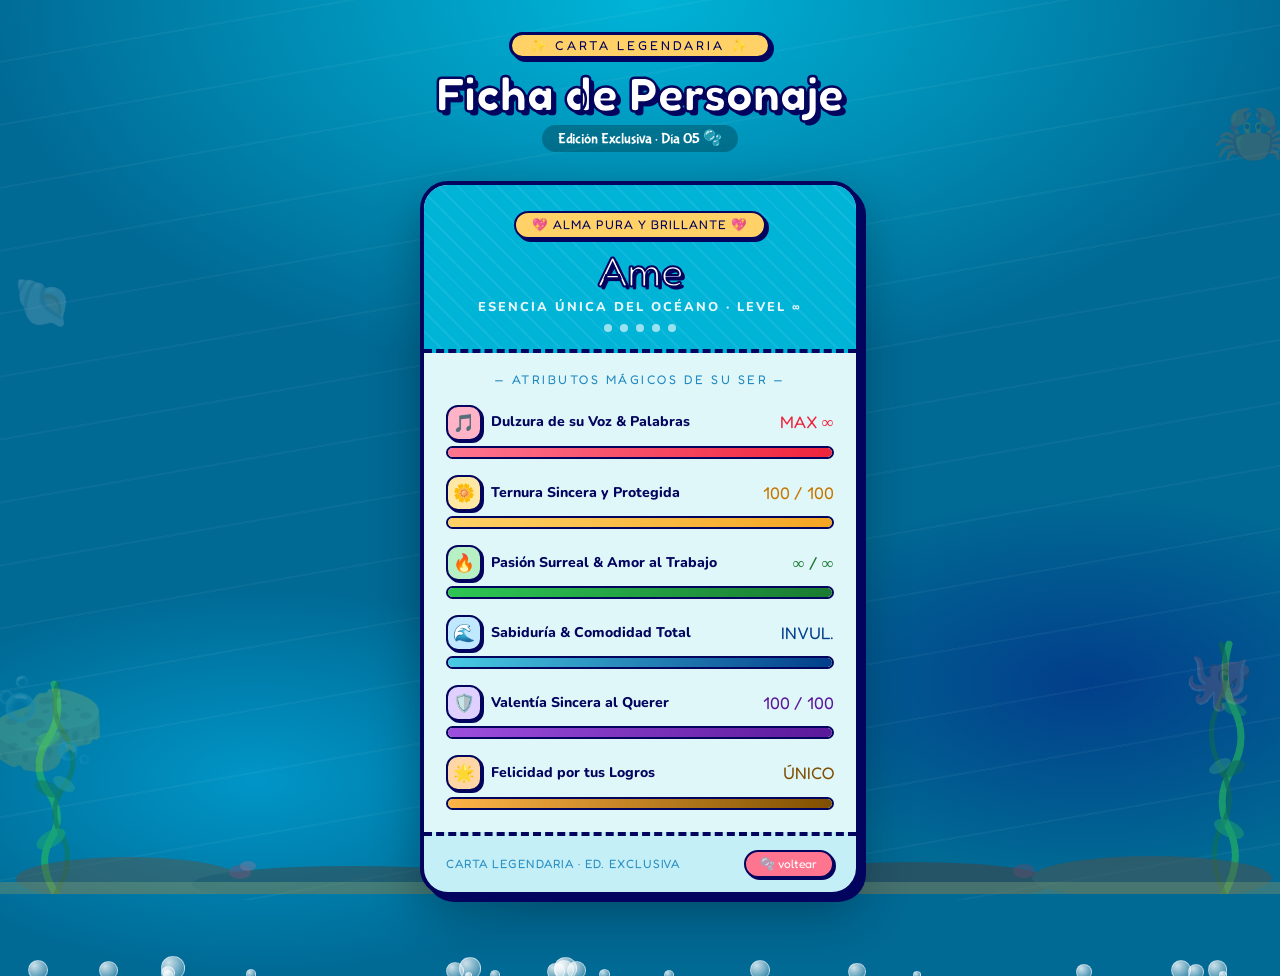
==== card/index.html @ b9ae7b82 "Update index.html" ====
<!DOCTYPE html>
<html lang="es">
<head>
<meta charset="UTF-8"/>
<meta name="viewport" content="width=device-width, initial-scale=1.0"/>
<title>✨ Bikini Bottom Stats · Ame ✨</title>
<link href="https://fonts.googleapis.com/css2?family=Fredoka+One&family=Nunito:wght@400;600;700;800;900&family=Bubblegum+Sans&display=swap" rel="stylesheet"/>
<style>
:root {
  --ocean:    #00b4d8;
  --ocean-d:  #0077b6;
  --ocean-dk: #023e8a;
  --sand:     #ffd166;
  --sand-d:   #f4a522;
  --coral:    #ef233c;
  --coral-l:  #ff758f;
  --kelp:     #2dc653;
  --kelp-d:   #1a7a31;
  --bubble:   rgba(255,255,255,0.55);
  --foam:     #e0f7fa;
  --night:    #03045e;
  --gary:     #9d4edd;
}

*,*::before,*::after{box-sizing:border-box;margin:0;padding:0}

body {
  min-height:100vh;
  background: #006994;
  background-image:
    radial-gradient(ellipse 80% 60% at 50% 0%,   #00b4d8 0%,  transparent 65%),
    radial-gradient(ellipse 60% 40% at 20% 80%,  #0096c7 0%,  transparent 50%),
    radial-gradient(ellipse 50% 35% at 85% 70%,  #023e8a 0%,  transparent 55%);
  display:flex;
  flex-direction:column;
  align-items:center;
  padding:2rem 1rem 5rem;
  font-family:'Nunito',sans-serif;
  overflow-x:hidden;
  position:relative;
}

/* ── FONDO OCÉANO con rayas de luz ─────────────────────── */
body::before {
  content:'';
  position:fixed;
  inset:0;
  background: repeating-linear-gradient(
    170deg,
    transparent 0px,
    transparent 60px,
    rgba(255,255,255,0.04) 60px,
    rgba(255,255,255,0.04) 62px
  );
  pointer-events:none;
  z-index:0;
}

/* ── BURBUJAS DE FONDO ─────────────────────────────────── */
#bubbles{position:fixed;inset:0;pointer-events:none;z-index:0}
.bub{
  position:absolute;
  border-radius:50%;
  background:radial-gradient(circle at 30% 25%, rgba(255,255,255,0.8), rgba(255,255,255,0.1));
  border:1.5px solid rgba(255,255,255,0.5);
  bottom:-80px;
  animation:rise var(--d) ease-in infinite;
  animation-delay:var(--delay);
}
@keyframes rise{
  0%  {transform:translateY(0)   translateX(0)      scale(0.8);opacity:0}
  8%  {opacity:.7}
  90% {opacity:.3}
  100%{transform:translateY(-110vh) translateX(var(--tx)) scale(1.1);opacity:0}
}

/* ── PLANTAS / ALGAS decorativas ───────────────────────── */
.seaweed{
  position:fixed;bottom:0;pointer-events:none;z-index:0;opacity:.55;
}
.seaweed svg path{animation:sway 4s ease-in-out infinite alternate}
.seaweed-r{right:2%;animation-delay:-2s}
.seaweed-l{left:2%}
@keyframes sway{
  0%  {transform:skewX(-6deg) scaleY(1)}
  100%{transform:skewX(8deg)  scaleY(1.05)}
}

/* ── PIEDRAS DEL FONDO ─────────────────────────────────── */
.rocks{position:fixed;bottom:0;left:0;right:0;pointer-events:none;z-index:0;opacity:.45}

/* ── HEADER ─────────────────────────────────────────────── */
.hdr{text-align:center;position:relative;z-index:2;margin-bottom:1.8rem;animation:splashIn .9s cubic-bezier(.34,1.56,.64,1) both}
@keyframes splashIn{
  0%  {opacity:0;transform:scale(.7) translateY(-20px)}
  100%{opacity:1;transform:scale(1)  translateY(0)}
}
.hdr-label{
  display:inline-block;
  font-family:'Fredoka One',cursive;
  font-size:.8rem;letter-spacing:3px;
  color:var(--night);
  background:var(--sand);
  border:3px solid var(--night);
  border-radius:999px;
  padding:.2rem 1.1rem;
  margin-bottom:.6rem;
  box-shadow:3px 3px 0 var(--night);
}
.hdr-title{
  font-family:'Fredoka One',cursive;
  font-size:clamp(2rem,6vw,3rem);
  color:#fff;
  -webkit-text-stroke:2.5px var(--night);
  text-shadow:4px 4px 0 var(--night);
  line-height:1;
}
.hdr-sub{
  font-family:'Bubblegum Sans',cursive;
  font-size:.95rem;
  color:#fff;
  margin-top:.5rem;
  background:rgba(0,0,0,.25);
  display:inline-block;
  padding:.25rem 1rem;
  border-radius:20px;
}

/* ── ESCENA FLIP ─────────────────────────────────────────── */
.scene{
  width:min(440px,96vw);
  perspective:1400px;
  position:relative;z-index:2;
  animation:splashIn .9s .2s cubic-bezier(.34,1.56,.64,1) both;
}
.flip{
  width:100%;position:relative;
  transform-style:preserve-3d;
  transition:transform 1s cubic-bezier(.4,.2,.2,1);
  cursor:pointer;
}
.flip.flipped{transform:rotateY(180deg)}
.face{
  backface-visibility:hidden;
  -webkit-backface-visibility:hidden;
  border-radius:28px;
  border:4px solid var(--night);
  box-shadow:6px 6px 0 var(--night),0 16px 50px rgba(0,0,0,.3);
  overflow:hidden;
}
.face-front{background:#e0f7fa}
.face-back{
  position:absolute;inset:0;
  transform:rotateY(180deg);
  background:#fff9e6;
  display:flex;flex-direction:column;align-items:center;
  justify-content:center;text-align:center;
  padding:2rem 1.8rem;
}

/* ── CABECERA CARD ───────────────────────────────────────── */
.ch{
  background:var(--ocean);
  padding:1.6rem 1.6rem 1.1rem;
  text-align:center;
  border-bottom:4px dashed var(--night);
  position:relative;
  overflow:hidden;
}
.ch::before{
  content:'';
  position:absolute;inset:0;
  background: repeating-linear-gradient(
    45deg, transparent 0,transparent 12px,
    rgba(255,255,255,.07) 12px,rgba(255,255,255,.07) 14px
  );
}
.ch-badge{
  display:inline-flex;align-items:center;gap:.4rem;
  background:var(--sand);
  color:var(--night);
  font-family:'Fredoka One',cursive;
  font-size:.78rem;letter-spacing:1px;
  padding:.3rem 1rem;border-radius:999px;
  border:2.5px solid var(--night);
  box-shadow:3px 3px 0 var(--night);
  margin-bottom:.7rem;position:relative;
}
.ch-name{
  font-family:'Fredoka One',cursive;
  font-size:2.6rem;color:#fff;
  -webkit-text-stroke:2px var(--night);
  text-shadow:3px 3px 0 var(--night);
  position:relative;line-height:1;
}
.ch-title{
  font-size:.8rem;color:#fff;
  font-weight:800;letter-spacing:2px;
  text-transform:uppercase;margin-top:.35rem;
  position:relative;opacity:.9;
}
.ch-divs{display:flex;gap:.5rem;justify-content:center;margin-top:.5rem;position:relative}
.ch-div{width:8px;height:8px;border-radius:50%;background:#fff;opacity:.6}

/* ── SECCIÓN STATS ───────────────────────────────────────── */
.ss{padding:1.2rem 1.4rem 1.4rem}
.ss-label{
  text-align:center;
  font-family:'Fredoka One',cursive;
  font-size:.78rem;letter-spacing:2.5px;
  color:var(--ocean-d);text-transform:uppercase;
  margin-bottom:1.1rem;opacity:.85;
}

/* ── FILA STAT ───────────────────────────────────────────── */
.sr{position:relative;margin-bottom:1rem}
.sr:last-child{margin-bottom:0}
.sr-top{display:flex;align-items:center;gap:.55rem;margin-bottom:.32rem}
.sr-icon{
  width:36px;height:36px;border-radius:12px;
  display:flex;align-items:center;justify-content:center;
  font-size:1.1rem;flex-shrink:0;
  border:2.5px solid var(--night);
  box-shadow:2px 2px 0 var(--night);
  transition:transform .2s ease;
  overflow: hidden;
  background: white;
}
.sr-icon img {
  width: 80%;
  height: 80%;
  object-fit: contain;
}
.sr:hover .sr-icon{transform:scale(1.2) rotate(-8deg)}
.sr-name{font-weight:800;font-size:.88rem;color:var(--night);flex:1;line-height:1.2}
.sr-val{
  font-family:'Fredoka One',cursive;font-size:1.05rem;
  white-space:nowrap;
}

/* Barra */
.bar-track{
  height:13px;border-radius:999px;
  background:rgba(0,0,0,.1);
  border:2px solid var(--night);overflow:hidden;
}
.bar-fill{
  height:100%;border-radius:999px;
  width:0;transition:width 1.5s cubic-bezier(.4,0,.2,1);
}

/* Colores por stat */
.s0 .sr-icon{background:#ffb3c6}
.s0 .sr-val {color:var(--coral)}
.s0 .bar-fill{background:linear-gradient(90deg,#ff758f,#ef233c)}

.s1 .sr-icon{background:#ffe8a3}
.s1 .sr-val {color:#c77700}
.s1 .bar-fill{background:linear-gradient(90deg,#ffd166,#f4a522)}

.s2 .sr-icon{background:#b7f0c5}
.s2 .sr-val {color:var(--kelp-d)}
.s2 .bar-fill{background:linear-gradient(90deg,#2dc653,#1a7a31)}

.s3 .sr-icon{background:#c0e8ff}
.s3 .sr-val {color:var(--ocean-dk)}
.s3 .bar-fill{background:linear-gradient(90deg,#48cae4,#023e8a)}

.s4 .sr-icon{background:#e0d0ff}
.s4 .sr-val {color:#5a189a}
.s4 .bar-fill{background:linear-gradient(90deg,#9d4edd,#5a189a)}

.s5 .sr-icon{background:#ffd6a5}
.s5 .sr-val {color:#7f4f00}
.s5 .bar-fill{background:linear-gradient(90deg,#ffb347,#7f4f00)}

/* Tooltip ────────────────────────────────────────────────── */
.tip{
  position:absolute;bottom:calc(100% + 12px);left:50%;
  transform:translateX(-50%) translateY(8px);
  background:#fff;color:var(--night);
  border-radius:16px;padding:.75rem 1rem;
  font-size:.8rem;line-height:1.55;
  width:270px;max-width:88vw;
  pointer-events:none;opacity:0;
  transition:opacity .22s,transform .22s;
  z-index:20;
  border:3px solid var(--night);
  box-shadow:4px 4px 0 var(--night);
}
.tip::after{
  content:'';position:absolute;top:100%;left:50%;
  transform:translateX(-50%);
  border:8px solid transparent;
  border-top-color:#fff;
}
.tip::before{
  content:'';position:absolute;top:100%;left:50%;
  transform:translateX(-50%);
  border:11px solid transparent;
  border-top-color:var(--night);z-index:-1;
}
.tip strong{
  display:block;font-family:'Fredoka One',cursive;
  font-size:.82rem;color:var(--coral);margin-bottom:.25rem;
}
.sr:hover .tip{opacity:1;transform:translateX(-50%) translateY(0)}

/* ── PIE DE CARD ─────────────────────────────────────────── */
.cf{
  padding:.85rem 1.4rem;
  border-top:4px dashed var(--night);
  background:rgba(0,180,216,.12);
  display:flex;align-items:center;justify-content:space-between;
}
.cf-tag{
  font-family:'Fredoka One',cursive;font-size:0.75rem;
  letter-spacing:1px;color:var(--ocean-d);opacity:.8;
}
.flip-hint{
  display:inline-flex;align-items:center;gap:.3rem;
  background:var(--coral-l);color:#fff;
  font-family:'Fredoka One',cursive;font-size:.75rem;
  padding:.3rem .9rem;border-radius:999px;
  border:2.5px solid var(--night);
  box-shadow:2px 2px 0 var(--night);
  animation:pulse 2s ease-in-out infinite;
}
@keyframes pulse{
  0%,100%{transform:scale(1)}
  50%    {transform:scale(1.06)}
}

/* ── REVERSO ─────────────────────────────────────────────── */
.back-shell{font-size:3.5rem;animation:float 3s ease-in-out infinite;margin-bottom:.5rem;display:flex;justify-content:center;align-items:center;}
.back-shell img { width:70px; height:70px; object-fit:contain; }
@keyframes float{0%,100%{transform:translateY(0)}50%{transform:translateY(-10px)}}
.back-day{
  font-family:'Fredoka One',cursive;font-size:.85rem;
  letter-spacing:2.5px;color:var(--coral);text-transform:uppercase;margin-bottom:.4rem;
}
.back-title{
  font-family:'Fredoka One',cursive;font-size:1.6rem;
  color:var(--ocean-dk);line-height:1.3;margin-bottom:1rem;
  text-shadow:1px 1px 0 #fff;
}
.back-msg{
  font-size:.88rem;color:#1a1a2e;line-height:1.75;
  max-width:340px;text-align:justify;margin-bottom:1.3rem;
}
.back-msg em{color:var(--coral);font-style:normal;font-weight:800}
.back-sig{font-family:'Fredoka One',cursive;font-size:1rem;color:var(--ocean-d)}
.back-hearts{margin-top:.4rem;font-size:1.4rem;letter-spacing:4px;animation:hb 1.8s ease-in-out infinite}
@keyframes hb{0%,100%{transform:scale(1)}30%{transform:scale(1.12)}60%{transform:scale(.96)}}
.back-return{margin-top:1rem;font-size:.72rem;color:var(--ocean-d);opacity:.65;font-weight:700}

/* BURBUJAS POP en click ─────────────────────────────────── */
.bpop{
  position:fixed;pointer-events:none;
  width:12px;height:12px;border-radius:50%;
  background:rgba(255,255,255,.6);
  border:1.5px solid rgba(255,255,255,.9);
  animation:bscatter .9s ease forwards;z-index:999;
}
@keyframes bscatter{
  0%   {opacity:1;transform:translate(0,0) scale(.4)}
  100%{opacity:0;transform:translate(var(--dx),var(--dy)) scale(1.6)}
}

/* Bob esponja decol ──────────────────────────────────────── */
.deco-sponge{
  position:fixed;pointer-events:none;z-index:1;
  opacity:.18;font-size:6rem;
  animation:wobble 8s ease-in-out infinite alternate;
  display:flex;align-items:center;justify-content:center;
}
.deco-sponge img { width:120px; height:120px; object-fit:contain; }
@keyframes wobble{
  0%   {transform:rotate(-8deg) scale(1)}
  100%{transform:rotate(6deg)  scale(1.05)}
}
</style>
</head>
<body>

<div class="deco-sponge" style="bottom:12%;left:-1%">🧽</div>
<div class="deco-sponge" style="top:10%;right:-1%;animation-delay:-4s;font-size:4rem">🦀</div>
<div class="deco-sponge" style="bottom:20%;right:2%;animation-delay:-2s;font-size:3.5rem">🐙</div>
<div class="deco-sponge" style="top:30%;left:1%;font-size:3rem;animation-delay:-6s">🐚</div>

<div id="bubbles"></div>

<div class="seaweed seaweed-l">
  <svg width="60" height="220" viewBox="0 0 60 220" fill="none" xmlns="http://www.w3.org/2000/svg">
    <path d="M30,220 Q10,190 25,165 Q40,140 20,115 Q5,90 22,65 Q38,40 28,10" stroke="#2dc653" stroke-width="7" stroke-linecap="round" fill="none"/>
    <path d="M30,220 Q50,185 35,160 Q20,135 40,110 Q55,85 38,60 Q22,35 32,10" stroke="#1a7a31" stroke-width="5" stroke-linecap="round" fill="none" opacity=".7"/>
    <ellipse cx="25" cy="165" rx="16" ry="8" fill="#2dc653" opacity=".6" transform="rotate(-30 25 165)"/>
    <ellipse cx="22" cy="115" rx="14" ry="7" fill="#1a7a31" opacity=".6" transform="rotate(25 22 115)"/>
    <ellipse cx="22" cy="65"  rx="13" ry="7" fill="#2dc653" opacity=".5" transform="rotate(-20 22 65)"/>
    <ellipse cx="38" cy="110" rx="12" ry="6" fill="#52b788" opacity=".5" transform="rotate(30 38 110)"/>
  </svg>
</div>
<div class="seaweed seaweed-r">
  <svg width="60" height="260" viewBox="0 0 60 260" fill="none" xmlns="http://www.w3.org/2000/svg">
    <path d="M30,260 Q50,225 35,195 Q20,165 38,135 Q55,105 40,75 Q25,45 35,10" stroke="#2dc653" stroke-width="7" stroke-linecap="round" fill="none"/>
    <path d="M30,260 Q12,220 28,192 Q44,164 26,132 Q10,102 24,72 Q38,42 27,10" stroke="#1a7a31" stroke-width="5" stroke-linecap="round" fill="none" opacity=".7"/>
    <ellipse cx="35" cy="195" rx="16" ry="8" fill="#2dc653" opacity=".6" transform="rotate(25 35 195)"/>
    <ellipse cx="38" cy="135" rx="14" ry="7" fill="#1a7a31" opacity=".6" transform="rotate(-25 38 135)"/>
    <ellipse cx="40" cy="75"  rx="13" ry="6" fill="#2dc653" opacity=".5" transform="rotate(20 40 75)"/>
    <ellipse cx="26" cy="132" rx="12" ry="6" fill="#52b788" opacity=".5" transform="rotate(-30 26 132)"/>
  </svg>
</div>

<div class="rocks">
  <svg width="100%" height="90" viewBox="0 0 800 90" preserveAspectRatio="none" xmlns="http://www.w3.org/2000/svg">
    <ellipse cx="80"  cy="75" rx="70"  ry="22" fill="#5e503f"/>
    <ellipse cx="220" cy="80" rx="100" ry="18" fill="#4a3f35"/>
    <ellipse cx="400" cy="72" rx="85"  ry="24" fill="#6b5044"/>
    <ellipse cx="570" cy="78" rx="90"  ry="20" fill="#523d32"/>
    <ellipse cx="720" cy="74" rx="75"  ry="22" fill="#5e503f"/>
    <rect x="0" y="78" width="800" height="12" rx="0" fill="#c9a84c" opacity=".6"/>
    <circle cx="150" cy="68" r="7" fill="#ef233c" opacity=".5"/>
    <circle cx="155" cy="62" r="5" fill="#ff758f" opacity=".5"/>
    <circle cx="480" cy="65" r="8" fill="#ef233c" opacity=".45"/>
    <circle cx="488" cy="59" r="5" fill="#ff758f" opacity=".4"/>
    <circle cx="310" cy="70" r="6" fill="#ffd166" opacity=".5"/>
    <circle cx="640" cy="67" r="7" fill="#ef233c" opacity=".4"/>
  </svg>
</div>

<!-- ── HEADER ───────────────────────────────────────────── -->
<header class="hdr">
  <div class="hdr-label">✨ CARTA LEGENDARIA ✨</div>
  <h1 class="hdr-title">Ficha de Personaje</h1>
  <p class="hdr-sub">Edición Exclusiva · Día 05 🫧</p>
</header>

<!-- ── FLIP CARD ─────────────────────────────────────────── -->
<div class="scene">
  <div class="flip" id="card">

    <!-- FRENTE -->
    <div class="face face-front">
      <div class="ch">
        <div class="ch-badge">💖 ALMA PURA Y BRILLANTE 💖</div>
        <div class="ch-name">Ame</div>
        <div class="ch-title">Esencia Única del Océano · Level ∞</div>
        <div class="ch-divs">
          <div class="ch-div"></div><div class="ch-div"></div><div class="ch-div"></div>
          <div class="ch-div"></div><div class="ch-div"></div>
        </div>
      </div>

      <div class="ss">
        <div class="ss-label">— atributos mágicos de su ser —</div>

        <!-- 0: Dulzura de su Voz -->
        <div class="sr s0">
          <div class="sr-top">
            <div class="sr-icon">🎵</div>
            <div class="sr-name">Dulzura de su Voz & Palabras</div>
            <div class="sr-val">MAX ∞</div>
          </div>
          <div class="bar-track"><div class="bar-fill" data-w="100"></div></div>
          <div class="tip">
            <strong>✦ Habilidad Pasiva Permanente</strong>
            Escuchar sus notas de voz genera una calma infinita que abraza el alma. Su manera tan bonita y dulce de expresarse tiene un magnetismo tierno que alegra cualquier instante del día. Incluye el uso constante de "preciosa".
          </div>
        </div>

        <!-- 1: Ternura Guardada -->
        <div class="sr s1">
          <div class="sr-top">
            <div class="sr-icon">🌼</div>
            <div class="sr-name">Ternura Sincera y Protegida</div>
            <div class="sr-val">100 / 100</div>
          </div>
          <div class="bar-track"><div class="bar-fill" data-w="100"></div></div>
          <div class="tip">
            <strong>✦ Regalo de Acceso Exclusivo</strong>
            El lado más dulce, limpio y transparente de todo su ser. Es un espacio íntimo y vulnerable que resguarda con timidez; una vez que te permite conocerlo, descubres el rincón más noble y honesto que pueda existir.
          </div>
        </div>

        <!-- 2: Pasión Surreal -->
        <div class="sr s2">
          <div class="sr-top">
            <div class="sr-icon">🔥</div>
            <div class="sr-name">Pasión Surreal & Amor al Trabajo</div>
            <div class="sr-val">∞ / ∞</div>
          </div>
          <div class="bar-track"><div class="bar-fill" data-w="100"></div></div>
          <div class="tip">
            <strong>✦ Aura de Inspiración Pura</strong>
            La hermosa energía que transmite al platicar sobre lo que hace. Se percibe de inmediato un brillo único y un compromiso sincero con su labor, haciendo evidente que ama su profesión con el corazón. Inspira por completo.
          </div>
        </div>

        <!-- 3: Sabiduría y Comodidad -->
        <div class="sr s3">
          <div class="sr-top">
            <div class="sr-icon">🌊</div>
            <div class="sr-name">Sabiduría & Comodidad Total</div>
            <div class="sr-val">INVUL.</div>
          </div>
          <div class="bar-track"><div class="bar-fill" data-w="100"></div></div>
          <div class="tip">
            <strong>✦ Efecto de Entorno Confortable</strong>
            Madurez y entendimiento profundo sobre la vida. Facilita un espacio seguro tan transparente donde es hermoso conversar de absolutamente todo con total fluidez. Su perrita y su familia son su pilar de paz.
          </div>
        </div>

        <!-- 4: Valentía al Querer (AHORA AL 100) -->
        <div class="sr s4">
          <div class="sr-top">
            <div class="sr-icon">🛡️</div>
            <div class="sr-name">Valentía Sincera al Querer</div>
            <div class="sr-val">100 / 100</div>
          </div>
          <div class="bar-track"><div class="bar-fill" data-w="100"></div></div>
          <div class="tip">
            <strong>✦ Modificador de Afecto Noble</strong>
            Aunque recibir muestras intensas de cariño le cause timidez y existan miedos lógicos a causa de heridas pasadas, posee una fuerza inmensa para mantenerse presente, queriendo de la forma más bonita desde la distancia.
          </div>
        </div>

        <!-- 5: Empatía Brillante -->
        <div class="sr s5">
          <div class="sr-top">
            <div class="sr-icon">🌟</div>
            <div class="sr-name">Felicidad por tus Logros</div>
            <div class="sr-val">ÚNICO</div>
          </div>
          <div class="bar-track"><div class="bar-fill" data-w="100"></div></div>
          <div class="tip">
            <strong>✦ Bendición del Refugio Seguro</strong>
            Le emociona con todo el corazón que te vaya bonito en la vida. Es un sentimiento real y libre de egoísmo; celebra tus alegrías con una ilusión tan sincera que se siente en la calidez de cada uno de sus mensajes.
          </div>
        </div>

      </div>

      <div class="cf">
        <span class="cf-tag">CARTA LEGENDARIA · ED. EXCLUSIVA</span>
        <div class="flip-hint">🫧 voltear</div>
      </div>
    </div>
    <!-- /frente -->

    <!-- REVERSO -->
    <div class="face face-back">
      <div class="back-shell">🐚</div>
      <div class="back-day">✦ día 05 ✦</div>
      <h2 class="back-title">¡Feliz día cinco, mi vida!</h2>
      <p class="back-msg">
        Hoy me puse <em>muy creativa</em> y analicé con todo el cuidado del universo a mi personaje favorito de todo Bikini Bottom: <em>tú</em>. 🤭<br><br>
        Quería plasmar lo que eres en una carta legendaria que tuviera tu esencia: la manera en que tus palabras me transmiten tanta paz, la ternura que me fuiste regalando poco a poco, y esa pasión tan surreal y bonita cuando hablas de lo que amas. Soy completamente consciente de la cantidad de cosas enormes que manejas en tu día a día, y me vuela la cabeza ver cómo logras hacer absolutamente todas a la perfección. Es admirable ver todo tu esfuerzo. Me hace muy feliz escucharte hablar de tu familia y de tu perrita. <em>Cuídate mucho, preciosa.</em><br><br>
        Sé bien que a veces da nervios recibir tanto cariño o que da un poquito de miedo el pasado, pero me alegra inmensamente que estés aquí, queriéndome desde lejos de una forma tan limpia. Me emociona tanto que te vaya bonito en la vida, de verdad. Gracias por existir. 💖
      </p>
      <div class="back-sig">Con todo mi cariño</div>
      <div class="back-hearts">🫧 💜 🫧</div>
      <div class="back-return">← toca para volver a tus stats</div>
    </div>

  </div>
</div>

<script>
const bf=document.getElementById('bubbles');
for(let i=0;i<24;i++){
  const b=document.createElement('div');
  b.className='bub';
  const s=Math.random()*18+6;
  b.style.cssText=`left:${Math.random()*100}vw;width:${s}px;height:${s}px;--d:${(Math.random()*5+6).toFixed(1)}s;--delay:-${(Math.random()*8).toFixed(1)}s;--tx:${(Math.random()*60-30).toFixed(0)}px`;
  bf.appendChild(b);
}

window.addEventListener('load',()=>{
  document.querySelectorAll('.bar-fill').forEach((b,i)=>{
    setTimeout(()=>{ b.style.width=b.dataset.w+'%' }, 500+i*200);
  });
});

const card=document.getElementById('card');
card.addEventListener('click',e=>{
  card.classList.toggle('flipped');
  pop(e.clientX,e.clientY);
});

function pop(cx,cy){
  for(let i=0;i<12;i++){
    const el=document.createElement('div');
    el.className='bpop';
    const a=(i/12)*Math.PI*2;
    const d=45+Math.random()*55;
    el.style.cssText=`left:${cx}px;top:${cy}px;--dx:${(Math.cos(a)*d).toFixed(0)}px;--dy:${(Math.sin(a)*d).toFixed(0)}px;width:${(Math.random()*8+6).toFixed(0)}px;height:${(Math.random()*8+6).toFixed(0)}px`;
    document.body.appendChild(el);
    setTimeout(()=>el.remove(),950);
  }
}
</script>
</body>
</html>
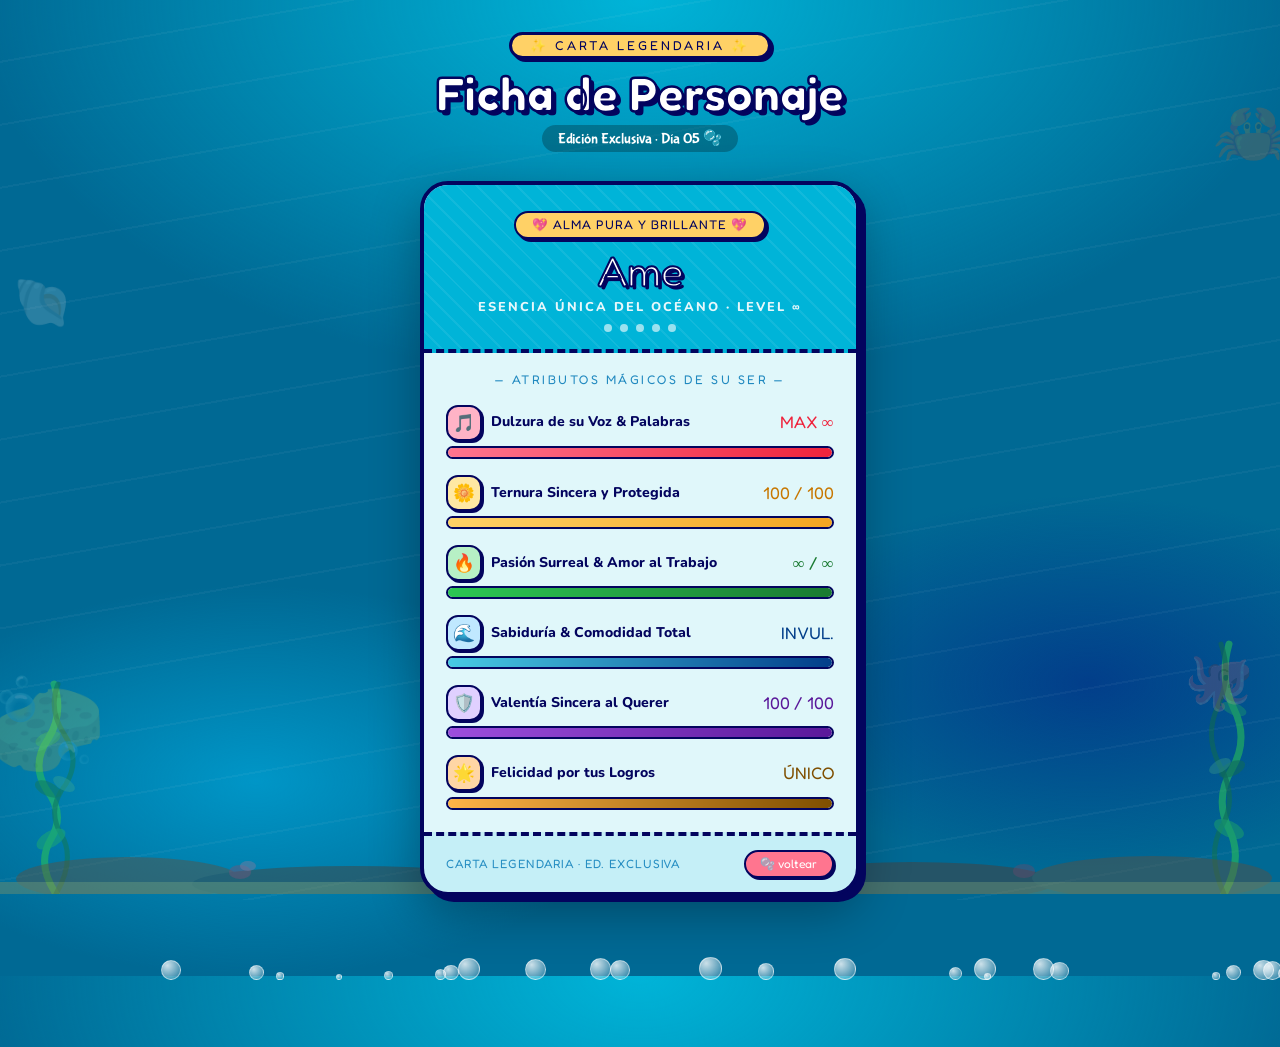
==== commit 66275d93: "Update index.html" ====
--- a/card/index.html
+++ b/card/index.html
@@ -140,22 +140,32 @@
   cursor:pointer;
 }
 .flip.flipped{transform:rotateY(180deg)}
+
+/* Se quitó overflow:hidden general para que el reverso pueda expandirse con total libertad */
 .face{
   backface-visibility:hidden;
   -webkit-backface-visibility:hidden;
   border-radius:28px;
   border:4px solid var(--night);
   box-shadow:6px 6px 0 var(--night),0 16px 50px rgba(0,0,0,.3);
-  overflow:hidden;
-}
-.face-front{background:#e0f7fa}
+}
+
+.face-front{
+  background:#e0f7fa;
+  overflow:hidden; /* Mantiene el clip limpio solo en el frente */
+}
+
+/* Modificado para que no se coma el texto en pantallas pequeñas */
 .face-back{
-  position:absolute;inset:0;
+  position:absolute;
+  top:0; left:0; width:100%;
+  min-height:100%;
   transform:rotateY(180deg);
   background:#fff9e6;
   display:flex;flex-direction:column;align-items:center;
-  justify-content:center;text-align:center;
-  padding:2rem 1.8rem;
+  justify-content:space-between;text-align:center;
+  padding:2.2rem 1.8rem 1.8rem;
+  border-radius:24px; /* Sincroniza el borde con el contenedor principal */
 }
 
 /* ── CABECERA CARD ───────────────────────────────────────── */
@@ -300,9 +310,11 @@
   border:11px solid transparent;
   border-top-color:var(--night);z-index:-1;
 }
+
+/* ¡CAMBIADO! Títulos de los recuadros flotantes en verde bonito (#2dc653) */
 .tip strong{
   display:block;font-family:'Fredoka One',cursive;
-  font-size:.82rem;color:var(--coral);margin-bottom:.25rem;
+  font-size:.82rem;color:#2dc653;margin-bottom:.25rem;
 }
 .sr:hover .tip{opacity:1;transform:translateX(-50%) translateY(0)}
 
@@ -331,8 +343,8 @@
   50%    {transform:scale(1.06)}
 }
 
-/* ── REVERSO ─────────────────────────────────────────────── */
-.back-shell{font-size:3.5rem;animation:float 3s ease-in-out infinite;margin-bottom:.5rem;display:flex;justify-content:center;align-items:center;}
+/* ── REVERSO ELEMENTOS ── */
+.back-shell{font-size:3.5rem;animation:float 3s ease-in-out infinite;margin-bottom:.3rem;display:flex;justify-content:center;align-items:center;}
 .back-shell img { width:70px; height:70px; object-fit:contain; }
 @keyframes float{0%,100%{transform:translateY(0)}50%{transform:translateY(-10px)}}
 .back-day{
@@ -341,18 +353,21 @@
 }
 .back-title{
   font-family:'Fredoka One',cursive;font-size:1.6rem;
-  color:var(--ocean-dk);line-height:1.3;margin-bottom:1rem;
+  color:var(--ocean-dk);line-height:1.3;margin-bottom:0.8rem;
   text-shadow:1px 1px 0 #fff;
 }
 .back-msg{
   font-size:.88rem;color:#1a1a2e;line-height:1.75;
-  max-width:340px;text-align:justify;margin-bottom:1.3rem;
-}
-.back-msg em{color:var(--coral);font-style:normal;font-weight:800}
+  max-width:340px;text-align:justify;margin-bottom:1.1rem;
+}
+
+/* ¡CAMBIADO! Las palabras enfatizadas del reverso ahora brillan en verde bonito */
+.back-msg em{color:#2dc653;font-style:normal;font-weight:800}
+
 .back-sig{font-family:'Fredoka One',cursive;font-size:1rem;color:var(--ocean-d)}
-.back-hearts{margin-top:.4rem;font-size:1.4rem;letter-spacing:4px;animation:hb 1.8s ease-in-out infinite}
+.back-hearts{margin-top:.3rem;font-size:1.4rem;letter-spacing:4px;animation:hb 1.8s ease-in-out infinite}
 @keyframes hb{0%,100%{transform:scale(1)}30%{transform:scale(1.12)}60%{transform:scale(.96)}}
-.back-return{margin-top:1rem;font-size:.72rem;color:var(--ocean-d);opacity:.65;font-weight:700}
+.back-return{margin-top:0.8rem;font-size:.72rem;color:var(--ocean-d);opacity:.65;font-weight:700}
 
 /* BURBUJAS POP en click ─────────────────────────────────── */
 .bpop{
@@ -510,7 +525,7 @@
           </div>
         </div>
 
-        <!-- 4: Valentía al Querer (AHORA AL 100) -->
+        <!-- 4: Valentía al Querer -->
         <div class="sr s4">
           <div class="sr-top">
             <div class="sr-icon">🛡️</div>
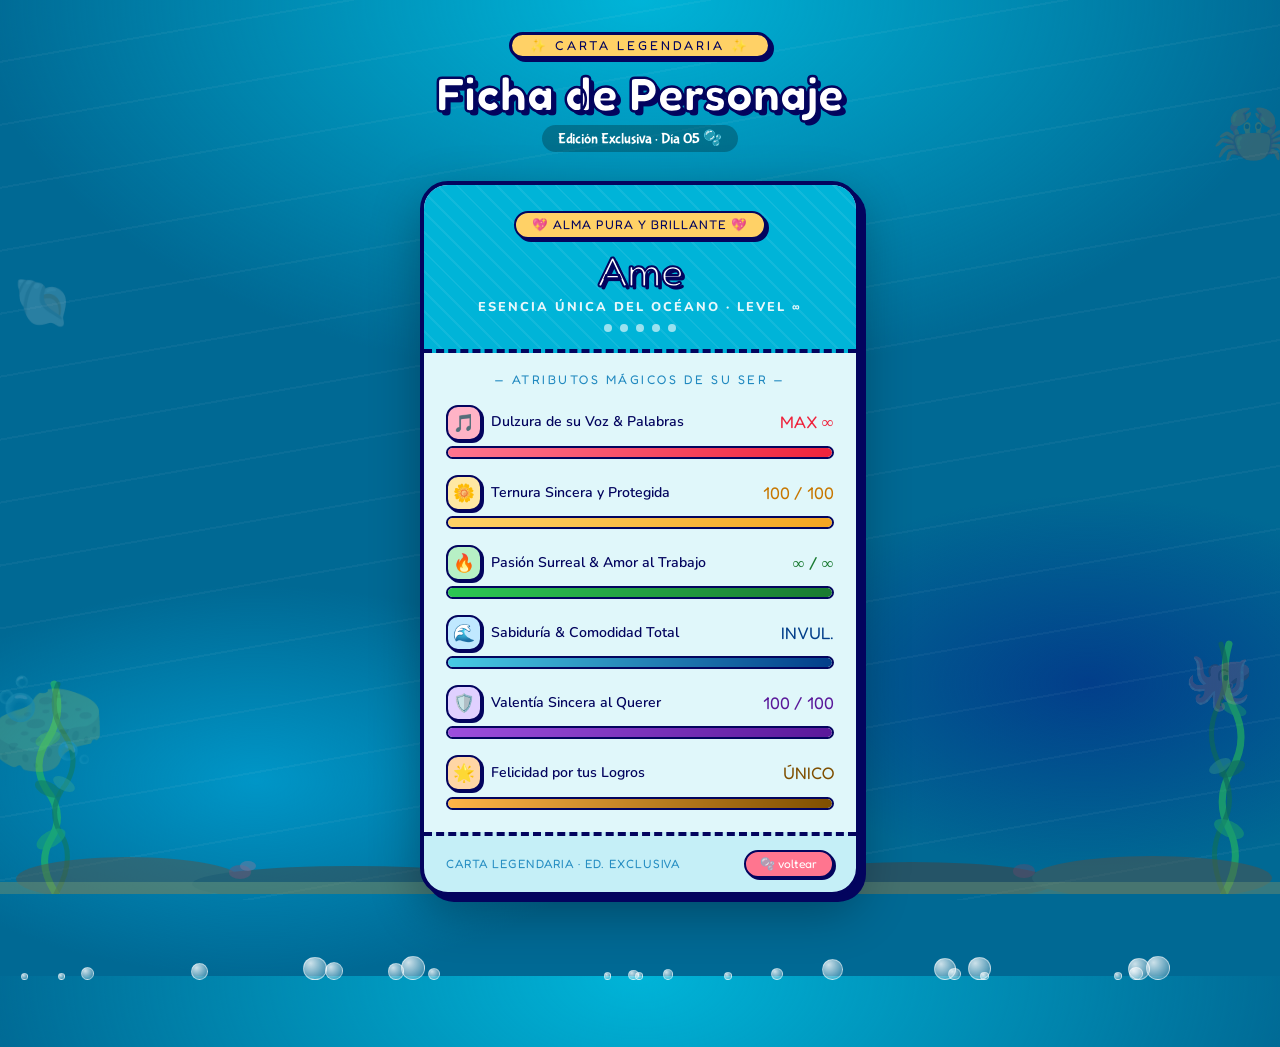
==== commit 1256543e: "Update index.html" ====
--- a/card/index.html
+++ b/card/index.html
@@ -141,7 +141,6 @@
 }
 .flip.flipped{transform:rotateY(180deg)}
 
-/* Se quitó overflow:hidden general para que el reverso pueda expandirse con total libertad */
 .face{
   backface-visibility:hidden;
   -webkit-backface-visibility:hidden;
@@ -152,10 +151,9 @@
 
 .face-front{
   background:#e0f7fa;
-  overflow:hidden; /* Mantiene el clip limpio solo en el frente */
-}
-
-/* Modificado para que no se coma el texto en pantallas pequeñas */
+  overflow:hidden;
+}
+
 .face-back{
   position:absolute;
   top:0; left:0; width:100%;
@@ -165,7 +163,7 @@
   display:flex;flex-direction:column;align-items:center;
   justify-content:space-between;text-align:center;
   padding:2.2rem 1.8rem 1.8rem;
-  border-radius:24px; /* Sincroniza el borde con el contenedor principal */
+  border-radius:24px;
 }
 
 /* ── CABECERA CARD ───────────────────────────────────────── */
@@ -242,7 +240,10 @@
   object-fit: contain;
 }
 .sr:hover .sr-icon{transform:scale(1.2) rotate(-8deg)}
-.sr-name{font-weight:800;font-size:.88rem;color:var(--night);flex:1;line-height:1.2}
+
+/* ¡CAMBIADO! Se removió el font-weight: 800 para quitarle la negrita pesada a los nombres */
+.sr-name{font-weight:600;font-size:.88rem;color:var(--night);flex:1;line-height:1.2}
+
 .sr-val{
   font-family:'Fredoka One',cursive;font-size:1.05rem;
   white-space:nowrap;
@@ -311,7 +312,7 @@
   border-top-color:var(--night);z-index:-1;
 }
 
-/* ¡CAMBIADO! Títulos de los recuadros flotantes en verde bonito (#2dc653) */
+/* Títulos flotantes en el verde bonito de las algas (#2dc653) */
 .tip strong{
   display:block;font-family:'Fredoka One',cursive;
   font-size:.82rem;color:#2dc653;margin-bottom:.25rem;
@@ -347,9 +348,11 @@
 .back-shell{font-size:3.5rem;animation:float 3s ease-in-out infinite;margin-bottom:.3rem;display:flex;justify-content:center;align-items:center;}
 .back-shell img { width:70px; height:70px; object-fit:contain; }
 @keyframes float{0%,100%{transform:translateY(0)}50%{transform:translateY(-10px)}}
+
+/* ¡CAMBIADO! El "✦ día 05 ✦" del reverso ahora es verde bonito (#2dc653) */
 .back-day{
   font-family:'Fredoka One',cursive;font-size:.85rem;
-  letter-spacing:2.5px;color:var(--coral);text-transform:uppercase;margin-bottom:.4rem;
+  letter-spacing:2.5px;color:#2dc653;text-transform:uppercase;margin-bottom:.4rem;
 }
 .back-title{
   font-family:'Fredoka One',cursive;font-size:1.6rem;
@@ -361,7 +364,7 @@
   max-width:340px;text-align:justify;margin-bottom:1.1rem;
 }
 
-/* ¡CAMBIADO! Las palabras enfatizadas del reverso ahora brillan en verde bonito */
+/* Palabras enfatizadas del reverso en verde brillante */
 .back-msg em{color:#2dc653;font-style:normal;font-weight:800}
 
 .back-sig{font-family:'Fredoka One',cursive;font-size:1rem;color:var(--ocean-d)}
@@ -507,7 +510,7 @@
           <div class="bar-track"><div class="bar-fill" data-w="100"></div></div>
           <div class="tip">
             <strong>✦ Aura de Inspiración Pura</strong>
-            La hermosa energía que transmite al platicar sobre lo que hace. Se percibe de inmediato un brillo único y un compromiso sincero con su labor, haciendo evidente que ama su profesión con el corazón. Inspira por completo.
+            La hermosa energía que transmite al platicar sobre lo que hace. Se percebe de inmediato un brillo único y un compromiso sincero con su labor, haciendo evidente que ama su profesión con el corazón. Inspira por completo.
           </div>
         </div>
 
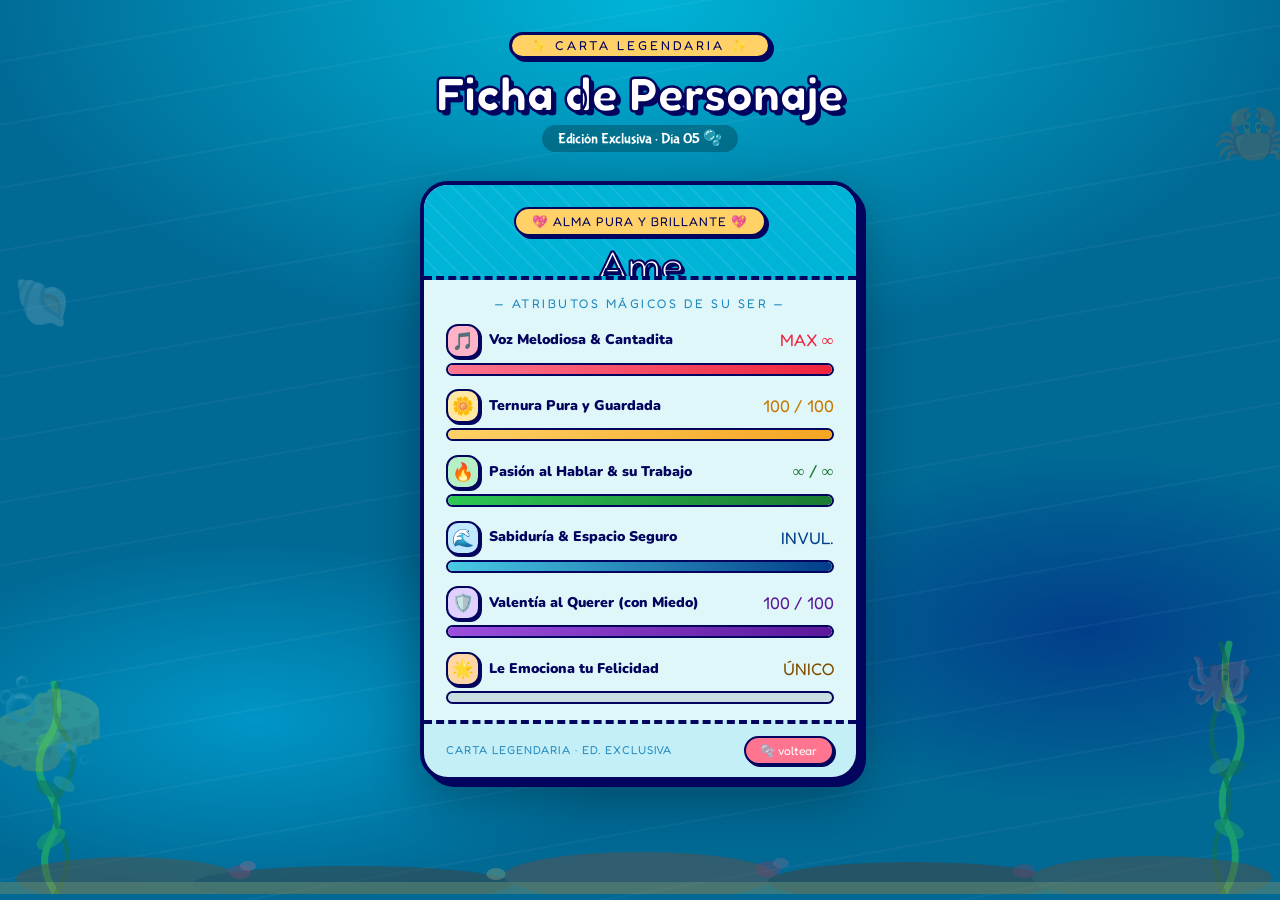
==== commit fa5323c0: "Update index.html" ====
--- a/card/index.html
+++ b/card/index.html
@@ -126,15 +126,18 @@
   border-radius:20px;
 }
 
-/* ── ESCENA FLIP ─────────────────────────────────────────── */
+/* ── ESCENA FLIP (ALTO FIJO CONFIGURADO PARA PREVENIR MAREOS) ── */
 .scene{
   width:min(440px,96vw);
+  height: 600px; /* Alto estricto bloqueado para que ambas caras mantengan simetría total */
   perspective:1400px;
   position:relative;z-index:2;
   animation:splashIn .9s .2s cubic-bezier(.34,1.56,.64,1) both;
 }
 .flip{
-  width:100%;position:relative;
+  width:100%;
+  height:100%;
+  position:relative;
   transform-style:preserve-3d;
   transition:transform 1s cubic-bezier(.4,.2,.2,1);
   cursor:pointer;
@@ -142,34 +145,39 @@
 .flip.flipped{transform:rotateY(180deg)}
 
 .face{
+  position: absolute;
+  inset: 0;
+  width: 100%;
+  height: 100%;
   backface-visibility:hidden;
   -webkit-backface-visibility:hidden;
   border-radius:28px;
   border:4px solid var(--night);
   box-shadow:6px 6px 0 var(--night),0 16px 50px rgba(0,0,0,.3);
+  overflow: hidden; /* Garantiza contención absoluta de bordes */
 }
 
 .face-front{
   background:#e0f7fa;
-  overflow:hidden;
+  display: flex;
+  flex-direction: column;
 }
 
 .face-back{
-  position:absolute;
-  top:0; left:0; width:100%;
-  min-height:100%;
   transform:rotateY(180deg);
   background:#fff9e6;
-  display:flex;flex-direction:column;align-items:center;
-  justify-content:space-between;text-align:center;
-  padding:2.2rem 1.8rem 1.8rem;
-  border-radius:24px;
-}
-
-/* ── CABECERA CARD ───────────────────────────────────────── */
+  display:flex;
+  flex-direction:column;
+  align-items:center;
+  justify-content:space-between;
+  text-align:center;
+  padding:1.8rem 1.6rem 1.5rem; /* Ajuste sutil de aire para encaje milimétrico */
+}
+
+/* ── CABECERA CARD ── */
 .ch{
   background:var(--ocean);
-  padding:1.6rem 1.6rem 1.1rem;
+  padding:1.4rem 1.6rem 1rem;
   text-align:center;
   border-bottom:4px dashed var(--night);
   position:relative;
@@ -192,7 +200,7 @@
   padding:.3rem 1rem;border-radius:999px;
   border:2.5px solid var(--night);
   box-shadow:3px 3px 0 var(--night);
-  margin-bottom:.7rem;position:relative;
+  margin-bottom:.5rem;position:relative;
 }
 .ch-name{
   font-family:'Fredoka One',cursive;
@@ -210,22 +218,28 @@
 .ch-divs{display:flex;gap:.5rem;justify-content:center;margin-top:.5rem;position:relative}
 .ch-div{width:8px;height:8px;border-radius:50%;background:#fff;opacity:.6}
 
-/* ── SECCIÓN STATS ───────────────────────────────────────── */
-.ss{padding:1.2rem 1.4rem 1.4rem}
+/* ── SECCIÓN STATS ── */
+.ss{
+  padding:1rem 1.4rem;
+  flex: 1;
+  display: flex;
+  flex-direction: column;
+  justify-content: center;
+}
 .ss-label{
   text-align:center;
   font-family:'Fredoka One',cursive;
   font-size:.78rem;letter-spacing:2.5px;
   color:var(--ocean-d);text-transform:uppercase;
-  margin-bottom:1.1rem;opacity:.85;
-}
-
-/* ── FILA STAT ───────────────────────────────────────────── */
-.sr{position:relative;margin-bottom:1rem}
+  margin-bottom:0.8rem;opacity:.85;
+}
+
+/* ── FILA STAT ── */
+.sr{position:relative;margin-bottom:0.85rem}
 .sr:last-child{margin-bottom:0}
 .sr-top{display:flex;align-items:center;gap:.55rem;margin-bottom:.32rem}
 .sr-icon{
-  width:36px;height:36px;border-radius:12px;
+  width:34px;height:34px;border-radius:12px;
   display:flex;align-items:center;justify-content:center;
   font-size:1.1rem;flex-shrink:0;
   border:2.5px solid var(--night);
@@ -241,8 +255,8 @@
 }
 .sr:hover .sr-icon{transform:scale(1.2) rotate(-8deg)}
 
-/* ¡CAMBIADO! Se removió el font-weight: 800 para quitarle la negrita pesada a los nombres */
-.sr-name{font-weight:600;font-size:.88rem;color:var(--night);flex:1;line-height:1.2}
+/* ¡RESTAURADO! Los títulos de los atributos recuperan su prominente e intensa negrita */
+.sr-name{font-weight:900;font-size:.88rem;color:var(--night);flex:1;line-height:1.2}
 
 .sr-val{
   font-family:'Fredoka One',cursive;font-size:1.05rem;
@@ -312,22 +326,25 @@
   border-top-color:var(--night);z-index:-1;
 }
 
-/* Títulos flotantes en el verde bonito de las algas (#2dc653) */
+/* ¡CAMBIADO! Quitada la negrita y cambiada la fuente a la principal del sitio para lectura limpia y fluida */
 .tip strong{
-  display:block;font-family:'Fredoka One',cursive;
-  font-size:.82rem;color:#2dc653;margin-bottom:.25rem;
+  display:block;
+  font-family:'Nunito', sans-serif;
+  font-weight:700; /* Peso estándar legible sin empaste */
+  font-size:.85rem;color:#2dc653;margin-bottom:.25rem;
+  letter-spacing: 0px;
 }
 .sr:hover .tip{opacity:1;transform:translateX(-50%) translateY(0)}
 
-/* ── PIE DE CARD ─────────────────────────────────────────── */
+/* ── PIE DE CARD ── */
 .cf{
-  padding:.85rem 1.4rem;
+  padding:.75rem 1.4rem;
   border-top:4px dashed var(--night);
   background:rgba(0,180,216,.12);
   display:flex;align-items:center;justify-content:space-between;
 }
 .cf-tag{
-  font-family:'Fredoka One',cursive;font-size:0.75rem;
+  font-family:'Fredoka One',cursive;font-size:0.72rem;
   letter-spacing:1px;color:var(--ocean-d);opacity:.8;
 }
 .flip-hint{
@@ -345,32 +362,32 @@
 }
 
 /* ── REVERSO ELEMENTOS ── */
-.back-shell{font-size:3.5rem;animation:float 3s ease-in-out infinite;margin-bottom:.3rem;display:flex;justify-content:center;align-items:center;}
-.back-shell img { width:70px; height:70px; object-fit:contain; }
+.back-shell{font-size:3.2rem;animation:float 3s ease-in-out infinite;margin-bottom:.2rem;display:flex;justify-content:center;align-items:center;}
+.back-shell img { width:65px; height:65px; object-fit:contain; }
 @keyframes float{0%,100%{transform:translateY(0)}50%{transform:translateY(-10px)}}
 
-/* ¡CAMBIADO! El "✦ día 05 ✦" del reverso ahora es verde bonito (#2dc653) */
+/* ¡CAMBIADO! El "✦ día 05 ✦" del reverso ahora viste el verde bonito de Fondo de Bikini */
 .back-day{
   font-family:'Fredoka One',cursive;font-size:.85rem;
-  letter-spacing:2.5px;color:#2dc653;text-transform:uppercase;margin-bottom:.4rem;
+  letter-spacing:2.5px;color:#2dc653;text-transform:uppercase;margin-bottom:.2rem;
 }
 .back-title{
   font-family:'Fredoka One',cursive;font-size:1.6rem;
-  color:var(--ocean-dk);line-height:1.3;margin-bottom:0.8rem;
+  color:var(--ocean-dk);line-height:1.2;margin-bottom:0.6rem;
   text-shadow:1px 1px 0 #fff;
 }
 .back-msg{
-  font-size:.88rem;color:#1a1a2e;line-height:1.75;
-  max-width:340px;text-align:justify;margin-bottom:1.1rem;
-}
-
-/* Palabras enfatizadas del reverso en verde brillante */
+  font-size:.85rem;color:#1a1a2e;line-height:1.65;
+  max-width:360px;text-align:justify;margin-bottom:0.8rem;
+}
+
+/* Énfasis en verde brillante */
 .back-msg em{color:#2dc653;font-style:normal;font-weight:800}
 
-.back-sig{font-family:'Fredoka One',cursive;font-size:1rem;color:var(--ocean-d)}
-.back-hearts{margin-top:.3rem;font-size:1.4rem;letter-spacing:4px;animation:hb 1.8s ease-in-out infinite}
+.back-sig{font-family:'Fredoka One',cursive;font-size:0.95rem;color:var(--ocean-d)}
+.back-hearts{margin-top:.2rem;font-size:1.3rem;letter-spacing:4px;animation:hb 1.8s ease-in-out infinite}
 @keyframes hb{0%,100%{transform:scale(1)}30%{transform:scale(1.12)}60%{transform:scale(.96)}}
-.back-return{margin-top:0.8rem;font-size:.72rem;color:var(--ocean-d);opacity:.65;font-weight:700}
+.back-return{margin-top:0.5rem;font-size:.72rem;color:var(--ocean-d);opacity:.65;font-weight:700}
 
 /* BURBUJAS POP en click ─────────────────────────────────── */
 .bpop{
@@ -476,7 +493,7 @@
         <div class="sr s0">
           <div class="sr-top">
             <div class="sr-icon">🎵</div>
-            <div class="sr-name">Dulzura de su Voz & Palabras</div>
+            <div class="sr-name">Voz Melodiosa & Cantadita</div>
             <div class="sr-val">MAX ∞</div>
           </div>
           <div class="bar-track"><div class="bar-fill" data-w="100"></div></div>
@@ -490,7 +507,7 @@
         <div class="sr s1">
           <div class="sr-top">
             <div class="sr-icon">🌼</div>
-            <div class="sr-name">Ternura Sincera y Protegida</div>
+            <div class="sr-name">Ternura Pura y Guardada</div>
             <div class="sr-val">100 / 100</div>
           </div>
           <div class="bar-track"><div class="bar-fill" data-w="100"></div></div>
@@ -504,13 +521,13 @@
         <div class="sr s2">
           <div class="sr-top">
             <div class="sr-icon">🔥</div>
-            <div class="sr-name">Pasión Surreal & Amor al Trabajo</div>
+            <div class="sr-name">Pasión al Hablar & su Trabajo</div>
             <div class="sr-val">∞ / ∞</div>
           </div>
           <div class="bar-track"><div class="bar-fill" data-w="100"></div></div>
           <div class="tip">
             <strong>✦ Aura de Inspiración Pura</strong>
-            La hermosa energía que transmite al platicar sobre lo que hace. Se percebe de inmediato un brillo único y un compromiso sincero con su labor, haciendo evidente que ama su profesión con el corazón. Inspira por completo.
+            La hermosa energía que transmite al platicar sobre lo que hace. Se percibe de inmediato un brillo único y un compromiso sincero con su labor, haciendo evidente que ama su profesión con el corazón. Inspira por completo.
           </div>
         </div>
 
@@ -518,7 +535,7 @@
         <div class="sr s3">
           <div class="sr-top">
             <div class="sr-icon">🌊</div>
-            <div class="sr-name">Sabiduría & Comodidad Total</div>
+            <div class="sr-name">Sabiduría & Espacio Seguro</div>
             <div class="sr-val">INVUL.</div>
           </div>
           <div class="bar-track"><div class="bar-fill" data-w="100"></div></div>
@@ -532,7 +549,7 @@
         <div class="sr s4">
           <div class="sr-top">
             <div class="sr-icon">🛡️</div>
-            <div class="sr-name">Valentía Sincera al Querer</div>
+            <div class="sr-name">Valentía al Querer (con Miedo)</div>
             <div class="sr-val">100 / 100</div>
           </div>
           <div class="bar-track"><div class="bar-fill" data-w="100"></div></div>
@@ -546,7 +563,7 @@
         <div class="sr s5">
           <div class="sr-top">
             <div class="sr-icon">🌟</div>
-            <div class="sr-name">Felicidad por tus Logros</div>
+            <div class="sr-name">Le Emociona tu Felicidad</div>
             <div class="sr-val">ÚNICO</div>
           </div>
           <div class="bar-track"><div class="bar-fill" data-w="100"></div></div>
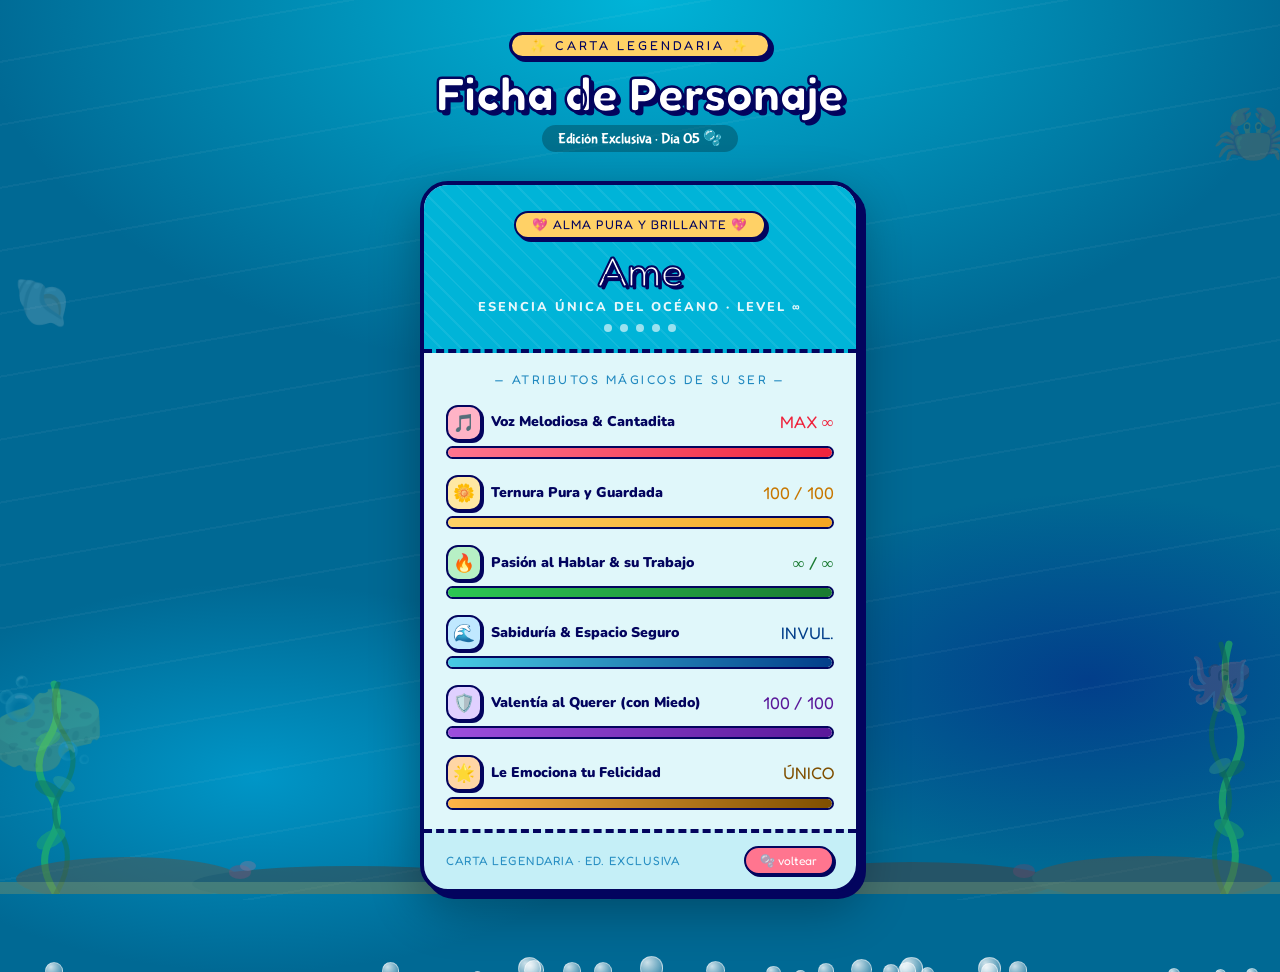
==== commit 7736fb13: "Update index.html" ====
--- a/card/index.html
+++ b/card/index.html
@@ -126,10 +126,11 @@
   border-radius:20px;
 }
 
-/* ── ESCENA FLIP (ALTO FIJO CONFIGURADO PARA PREVENIR MAREOS) ── */
+/* ── ESCENA FLIP (DISEÑO AUTOAJUSTABLE ELIMINA ALTURA FIJA CRÍTICA) ── */
 .scene{
   width:min(440px,96vw);
-  height: 600px; /* Alto estricto bloqueado para que ambas caras mantengan simetría total */
+  height: auto;
+  min-height: 610px;
   perspective:1400px;
   position:relative;z-index:2;
   animation:splashIn .9s .2s cubic-bezier(.34,1.56,.64,1) both;
@@ -140,30 +141,32 @@
   position:relative;
   transform-style:preserve-3d;
   transition:transform 1s cubic-bezier(.4,.2,.2,1);
-  cursor:pointer;
 }
 .flip.flipped{transform:rotateY(180deg)}
 
 .face{
-  position: absolute;
-  inset: 0;
-  width: 100%;
-  height: 100%;
   backface-visibility:hidden;
   -webkit-backface-visibility:hidden;
   border-radius:28px;
   border:4px solid var(--night);
   box-shadow:6px 6px 0 var(--night),0 16px 50px rgba(0,0,0,.3);
-  overflow: hidden; /* Garantiza contención absoluta de bordes */
+  width: 100%;
 }
 
 .face-front{
   background:#e0f7fa;
+  position: relative;
+  height: 100%;
   display: flex;
   flex-direction: column;
+  overflow: hidden;
 }
 
 .face-back{
+  position:absolute;
+  top:0; left:0; width:100%;
+  height:100%;
+  min-height: 100%;
   transform:rotateY(180deg);
   background:#fff9e6;
   display:flex;
@@ -171,17 +174,20 @@
   align-items:center;
   justify-content:space-between;
   text-align:center;
-  padding:1.8rem 1.6rem 1.5rem; /* Ajuste sutil de aire para encaje milimétrico */
+  padding:2rem 1.6rem 1.6rem;
+  border-radius:24px;
+  overflow-y: auto; /* Permite scroll interno sutil si el dispositivo móvil es extremadamente pequeño */
 }
 
 /* ── CABECERA CARD ── */
 .ch{
   background:var(--ocean);
-  padding:1.4rem 1.6rem 1rem;
+  padding:1.6rem 1.6rem 1.1rem;
   text-align:center;
   border-bottom:4px dashed var(--night);
   position:relative;
   overflow:hidden;
+  flex-shrink: 0;
 }
 .ch::before{
   content:'';
@@ -200,7 +206,7 @@
   padding:.3rem 1rem;border-radius:999px;
   border:2.5px solid var(--night);
   box-shadow:3px 3px 0 var(--night);
-  margin-bottom:.5rem;position:relative;
+  margin-bottom:.7rem;position:relative;
 }
 .ch-name{
   font-family:'Fredoka One',cursive;
@@ -220,26 +226,26 @@
 
 /* ── SECCIÓN STATS ── */
 .ss{
-  padding:1rem 1.4rem;
-  flex: 1;
+  padding:1.2rem 1.4rem;
+  flex-grow: 1;
   display: flex;
   flex-direction: column;
-  justify-content: center;
+  justify-content: space-between;
 }
 .ss-label{
   text-align:center;
   font-family:'Fredoka One',cursive;
   font-size:.78rem;letter-spacing:2.5px;
   color:var(--ocean-d);text-transform:uppercase;
-  margin-bottom:0.8rem;opacity:.85;
+  margin-bottom:1.1rem;opacity:.85;
 }
 
 /* ── FILA STAT ── */
-.sr{position:relative;margin-bottom:0.85rem}
+.sr{position:relative;margin-bottom:1rem}
 .sr:last-child{margin-bottom:0}
 .sr-top{display:flex;align-items:center;gap:.55rem;margin-bottom:.32rem}
 .sr-icon{
-  width:34px;height:34px;border-radius:12px;
+  width:36px;height:36px;border-radius:12px;
   display:flex;align-items:center;justify-content:center;
   font-size:1.1rem;flex-shrink:0;
   border:2.5px solid var(--night);
@@ -254,10 +260,7 @@
   object-fit: contain;
 }
 .sr:hover .sr-icon{transform:scale(1.2) rotate(-8deg)}
-
-/* ¡RESTAURADO! Los títulos de los atributos recuperan su prominente e intensa negrita */
 .sr-name{font-weight:900;font-size:.88rem;color:var(--night);flex:1;line-height:1.2}
-
 .sr-val{
   font-family:'Fredoka One',cursive;font-size:1.05rem;
   white-space:nowrap;
@@ -299,9 +302,9 @@
 .s5 .sr-val {color:#7f4f00}
 .s5 .bar-fill{background:linear-gradient(90deg,#ffb347,#7f4f00)}
 
-/* Tooltip ────────────────────────────────────────────────── */
+/* Tooltip (Corregido posicionamiento relativo nativo al hover de la fila) ── */
 .tip{
-  position:absolute;bottom:calc(100% + 12px);left:50%;
+  position:absolute;bottom:calc(100% + 10px);left:50%;
   transform:translateX(-50%) translateY(8px);
   background:#fff;color:var(--night);
   border-radius:16px;padding:.75rem 1rem;
@@ -325,26 +328,24 @@
   border:11px solid transparent;
   border-top-color:var(--night);z-index:-1;
 }
-
-/* ¡CAMBIADO! Quitada la negrita y cambiada la fuente a la principal del sitio para lectura limpia y fluida */
 .tip strong{
   display:block;
   font-family:'Nunito', sans-serif;
-  font-weight:700; /* Peso estándar legible sin empaste */
+  font-weight:700;
   font-size:.85rem;color:#2dc653;margin-bottom:.25rem;
-  letter-spacing: 0px;
 }
 .sr:hover .tip{opacity:1;transform:translateX(-50%) translateY(0)}
 
 /* ── PIE DE CARD ── */
 .cf{
-  padding:.75rem 1.4rem;
+  padding:.85rem 1.4rem;
   border-top:4px dashed var(--night);
   background:rgba(0,180,216,.12);
   display:flex;align-items:center;justify-content:space-between;
+  flex-shrink: 0;
 }
 .cf-tag{
-  font-family:'Fredoka One',cursive;font-size:0.72rem;
+  font-family:'Fredoka One',cursive;font-size:0.75rem;
   letter-spacing:1px;color:var(--ocean-d);opacity:.8;
 }
 .flip-hint{
@@ -355,6 +356,7 @@
   border:2.5px solid var(--night);
   box-shadow:2px 2px 0 var(--night);
   animation:pulse 2s ease-in-out infinite;
+  cursor: pointer;
 }
 @keyframes pulse{
   0%,100%{transform:scale(1)}
@@ -362,32 +364,29 @@
 }
 
 /* ── REVERSO ELEMENTOS ── */
-.back-shell{font-size:3.2rem;animation:float 3s ease-in-out infinite;margin-bottom:.2rem;display:flex;justify-content:center;align-items:center;}
-.back-shell img { width:65px; height:65px; object-fit:contain; }
+.back-shell{font-size:3.5rem;animation:float 3s ease-in-out infinite;margin-bottom:.5rem;display:flex;justify-content:center;align-items:center;}
+.back-shell img { width:70px; height:70px; object-fit:contain; }
 @keyframes float{0%,100%{transform:translateY(0)}50%{transform:translateY(-10px)}}
 
-/* ¡CAMBIADO! El "✦ día 05 ✦" del reverso ahora viste el verde bonito de Fondo de Bikini */
 .back-day{
   font-family:'Fredoka One',cursive;font-size:.85rem;
-  letter-spacing:2.5px;color:#2dc653;text-transform:uppercase;margin-bottom:.2rem;
+  letter-spacing:2.5px;color:#2dc653;text-transform:uppercase;margin-bottom:.4rem;
 }
 .back-title{
   font-family:'Fredoka One',cursive;font-size:1.6rem;
-  color:var(--ocean-dk);line-height:1.2;margin-bottom:0.6rem;
+  color:var(--ocean-dk);line-height:1.3;margin-bottom:1rem;
   text-shadow:1px 1px 0 #fff;
 }
 .back-msg{
-  font-size:.85rem;color:#1a1a2e;line-height:1.65;
-  max-width:360px;text-align:justify;margin-bottom:0.8rem;
-}
-
-/* Énfasis en verde brillante */
+  font-size:.88rem;color:#1a1a2e;line-height:1.75;
+  max-width:340px;text-align:justify;margin-bottom:1.3rem;
+}
 .back-msg em{color:#2dc653;font-style:normal;font-weight:800}
 
-.back-sig{font-family:'Fredoka One',cursive;font-size:0.95rem;color:var(--ocean-d)}
-.back-hearts{margin-top:.2rem;font-size:1.3rem;letter-spacing:4px;animation:hb 1.8s ease-in-out infinite}
+.back-sig{font-family:'Fredoka One',cursive;font-size:1rem;color:var(--ocean-d)}
+.back-hearts{margin-top:.4rem;font-size:1.4rem;letter-spacing:4px;animation:hb 1.8s ease-in-out infinite}
 @keyframes hb{0%,100%{transform:scale(1)}30%{transform:scale(1.12)}60%{transform:scale(.96)}}
-.back-return{margin-top:0.5rem;font-size:.72rem;color:var(--ocean-d);opacity:.65;font-weight:700}
+.back-return{margin-top:1rem;font-size:.72rem;color:var(--ocean-d);opacity:.65;font-weight:700}
 
 /* BURBUJAS POP en click ─────────────────────────────────── */
 .bpop{
@@ -577,7 +576,7 @@
 
       <div class="cf">
         <span class="cf-tag">CARTA LEGENDARIA · ED. EXCLUSIVA</span>
-        <div class="flip-hint">🫧 voltear</div>
+        <div class="flip-hint" id="btnVoltearFront">🫧 voltear</div>
       </div>
     </div>
     <!-- /frente -->
@@ -589,12 +588,12 @@
       <h2 class="back-title">¡Feliz día cinco, mi vida!</h2>
       <p class="back-msg">
         Hoy me puse <em>muy creativa</em> y analicé con todo el cuidado del universo a mi personaje favorito de todo Bikini Bottom: <em>tú</em>. 🤭<br><br>
-        Quería plasmar lo que eres en una carta legendaria que tuviera tu esencia: la manera en que tus palabras me transmiten tanta paz, la ternura que me fuiste regalando poco a poco, y esa pasión tan surreal y bonita cuando hablas de lo que amas. Soy completamente consciente de la cantidad de cosas enormes que manejas en tu día a día, y me vuela la cabeza ver cómo logras hacer absolutamente todas a la perfección. Es admirable ver todo tu esfuerzo. Me hace muy feliz escucharte hablar de tu familia y de tu perrita. <em>Cuídate mucho, preciosa.</em><br><br>
+        Quería plasmar lo que eres en una carta legendaria que tuviera tu essence: la manera en que tus palabras me transmiten tanta paz, la ternura que me fuiste regalando poco a poco, y esa pasión tan surreal y bonita cuando hablas de lo que amas. Soy completamente consciente de la cantidad de cosas enormes que manejas en tu día a día, y me vuela la cabeza ver cómo logras hacer absolutamente todas a la perfección. Es admirable ver todo tu esfuerzo. Me hace muy feliz escucharte hablar de tu familia y de tu perrita. <em>Cuídate mucho, preciosa.</em><br><br>
         Sé bien que a veces da nervios recibir tanto cariño o que da un poquito de miedo el pasado, pero me alegra inmensamente que estés aquí, queriéndome desde lejos de una forma tan limpia. Me emociona tanto que te vaya bonito en la vida, de verdad. Gracias por existir. 💖
       </p>
       <div class="back-sig">Con todo mi cariño</div>
       <div class="back-hearts">🫧 💜 🫧</div>
-      <div class="back-return">← toca para volver a tus stats</div>
+      <div class="back-return" id="btnVoltearBack">← toca para volver a tus stats</div>
     </div>
 
   </div>
@@ -617,8 +616,19 @@
 });
 
 const card=document.getElementById('card');
-card.addEventListener('click',e=>{
-  card.classList.toggle('flipped');
+const frontBtn=document.getElementById('btnVoltearFront');
+const backBtn=document.getElementById('btnVoltearBack');
+
+// Manejo del volteo exclusivo en botones para evitar mareos al tocar los tooltips
+frontBtn.addEventListener('click',e=>{
+  e.stopPropagation();
+  card.classList.add('flipped');
+  pop(e.clientX,e.clientY);
+});
+
+backBtn.addEventListener('click',e=>{
+  e.stopPropagation();
+  card.classList.remove('flipped');
   pop(e.clientX,e.clientY);
 });
 
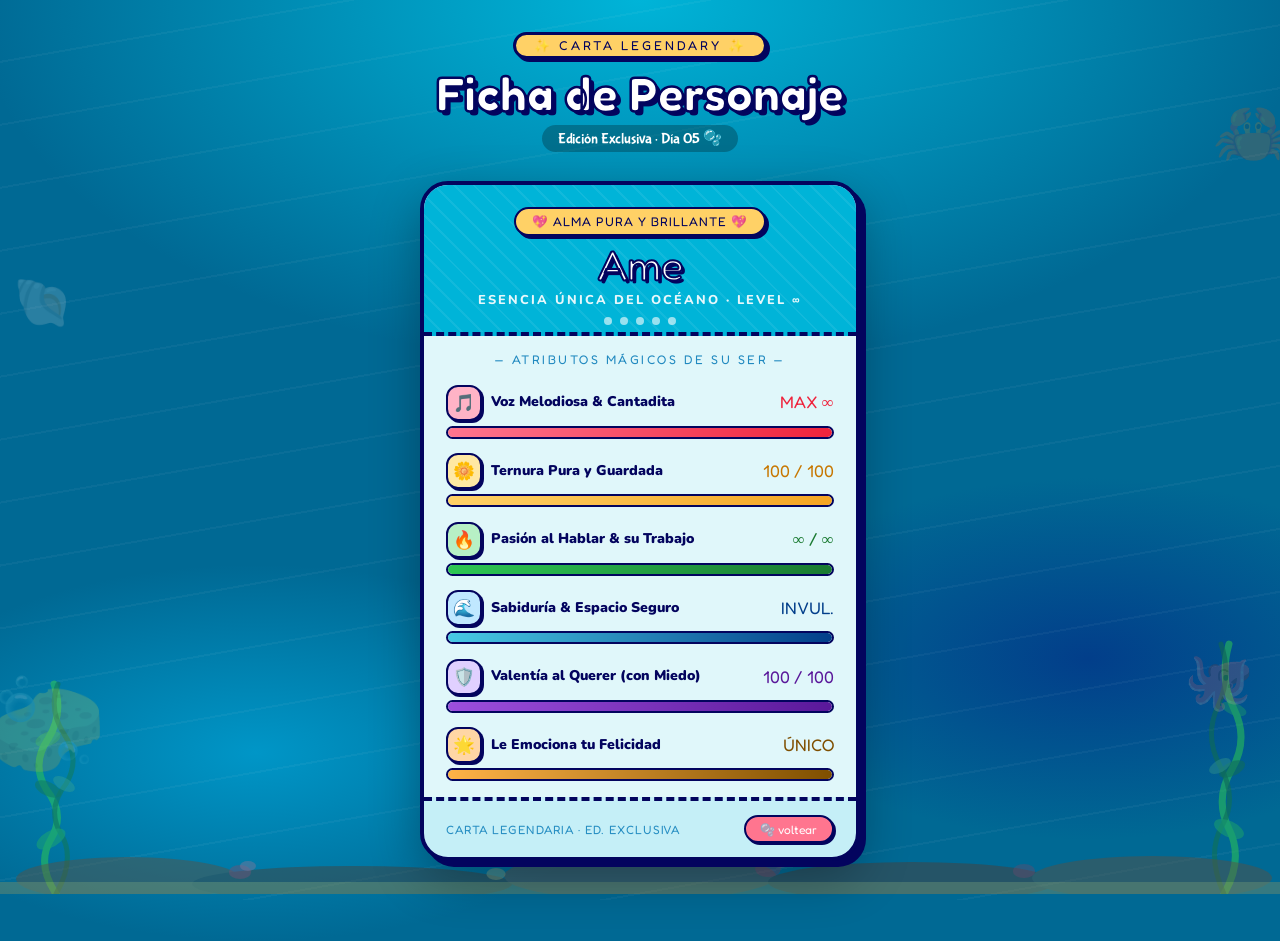
==== commit b16775fb: "Update index.html" ====
--- a/card/index.html
+++ b/card/index.html
@@ -126,11 +126,10 @@
   border-radius:20px;
 }
 
-/* ── ESCENA FLIP (DISEÑO AUTOAJUSTABLE ELIMINA ALTURA FIJA CRÍTICA) ── */
+/* ── ESCENA FLIP (ALTO EQUILIBRADO Y SIMÉTRICO FIJADO A 680PX) ── */
 .scene{
   width:min(440px,96vw);
-  height: auto;
-  min-height: 610px;
+  height: 680px; /* Tamaño unificado perfecto para contener holgadamente el frente y el reverso */
   perspective:1400px;
   position:relative;z-index:2;
   animation:splashIn .9s .2s cubic-bezier(.34,1.56,.64,1) both;
@@ -145,28 +144,25 @@
 .flip.flipped{transform:rotateY(180deg)}
 
 .face{
+  position: absolute;
+  inset: 0;
+  width: 100%;
+  height: 100%;
   backface-visibility:hidden;
   -webkit-backface-visibility:hidden;
   border-radius:28px;
   border:4px solid var(--night);
   box-shadow:6px 6px 0 var(--night),0 16px 50px rgba(0,0,0,.3);
-  width: 100%;
+  overflow: hidden; /* Cierre estricto para evitar barras de scroll */
 }
 
 .face-front{
   background:#e0f7fa;
-  position: relative;
-  height: 100%;
   display: flex;
   flex-direction: column;
-  overflow: hidden;
 }
 
 .face-back{
-  position:absolute;
-  top:0; left:0; width:100%;
-  height:100%;
-  min-height: 100%;
   transform:rotateY(180deg);
   background:#fff9e6;
   display:flex;
@@ -174,20 +170,17 @@
   align-items:center;
   justify-content:space-between;
   text-align:center;
-  padding:2rem 1.6rem 1.6rem;
-  border-radius:24px;
-  overflow-y: auto; /* Permite scroll interno sutil si el dispositivo móvil es extremadamente pequeño */
+  padding:1.5rem 1.4rem 1.4rem; /* Distribución optimizada para que entre todo el texto con holgura */
 }
 
 /* ── CABECERA CARD ── */
 .ch{
   background:var(--ocean);
-  padding:1.6rem 1.6rem 1.1rem;
+  padding:1.4rem 1.6rem 1rem;
   text-align:center;
   border-bottom:4px dashed var(--night);
   position:relative;
   overflow:hidden;
-  flex-shrink: 0;
 }
 .ch::before{
   content:'';
@@ -206,7 +199,7 @@
   padding:.3rem 1rem;border-radius:999px;
   border:2.5px solid var(--night);
   box-shadow:3px 3px 0 var(--night);
-  margin-bottom:.7rem;position:relative;
+  margin-bottom:.5rem;position:relative;
 }
 .ch-name{
   font-family:'Fredoka One',cursive;
@@ -226,11 +219,11 @@
 
 /* ── SECCIÓN STATS ── */
 .ss{
-  padding:1.2rem 1.4rem;
-  flex-grow: 1;
+  padding:1rem 1.4rem;
+  flex: 1;
   display: flex;
   flex-direction: column;
-  justify-content: space-between;
+  justify-content: center;
 }
 .ss-label{
   text-align:center;
@@ -241,7 +234,7 @@
 }
 
 /* ── FILA STAT ── */
-.sr{position:relative;margin-bottom:1rem}
+.sr{position:relative;margin-bottom:0.9rem}
 .sr:last-child{margin-bottom:0}
 .sr-top{display:flex;align-items:center;gap:.55rem;margin-bottom:.32rem}
 .sr-icon{
@@ -302,9 +295,9 @@
 .s5 .sr-val {color:#7f4f00}
 .s5 .bar-fill{background:linear-gradient(90deg,#ffb347,#7f4f00)}
 
-/* Tooltip (Corregido posicionamiento relativo nativo al hover de la fila) ── */
+/* Tooltip ────────────────────────────────────────────────── */
 .tip{
-  position:absolute;bottom:calc(100% + 10px);left:50%;
+  position:absolute;bottom:calc(100% + 12px);left:50%;
   transform:translateX(-50%) translateY(8px);
   background:#fff;color:var(--night);
   border-radius:16px;padding:.75rem 1rem;
@@ -342,7 +335,6 @@
   border-top:4px dashed var(--night);
   background:rgba(0,180,216,.12);
   display:flex;align-items:center;justify-content:space-between;
-  flex-shrink: 0;
 }
 .cf-tag{
   font-family:'Fredoka One',cursive;font-size:0.75rem;
@@ -356,7 +348,6 @@
   border:2.5px solid var(--night);
   box-shadow:2px 2px 0 var(--night);
   animation:pulse 2s ease-in-out infinite;
-  cursor: pointer;
 }
 @keyframes pulse{
   0%,100%{transform:scale(1)}
@@ -364,29 +355,29 @@
 }
 
 /* ── REVERSO ELEMENTOS ── */
-.back-shell{font-size:3.5rem;animation:float 3s ease-in-out infinite;margin-bottom:.5rem;display:flex;justify-content:center;align-items:center;}
-.back-shell img { width:70px; height:70px; object-fit:contain; }
+.back-shell{font-size:3rem;animation:float 3s ease-in-out infinite;margin-bottom:.2rem;display:flex;justify-content:center;align-items:center;}
+.back-shell img { width:65px; height:65px; object-fit:contain; }
 @keyframes float{0%,100%{transform:translateY(0)}50%{transform:translateY(-10px)}}
 
 .back-day{
   font-family:'Fredoka One',cursive;font-size:.85rem;
-  letter-spacing:2.5px;color:#2dc653;text-transform:uppercase;margin-bottom:.4rem;
+  letter-spacing:2.5px;color:#2dc653;text-transform:uppercase;margin-bottom:.3rem;
 }
 .back-title{
   font-family:'Fredoka One',cursive;font-size:1.6rem;
-  color:var(--ocean-dk);line-height:1.3;margin-bottom:1rem;
+  color:var(--ocean-dk);line-height:1.2;margin-bottom:0.7rem;
   text-shadow:1px 1px 0 #fff;
 }
 .back-msg{
-  font-size:.88rem;color:#1a1a2e;line-height:1.75;
-  max-width:340px;text-align:justify;margin-bottom:1.3rem;
+  font-size:.86rem;color:#1a1a2e;line-height:1.7;
+  max-width:350px;text-align:justify;margin-bottom:0.9rem;
 }
 .back-msg em{color:#2dc653;font-style:normal;font-weight:800}
 
-.back-sig{font-family:'Fredoka One',cursive;font-size:1rem;color:var(--ocean-d)}
-.back-hearts{margin-top:.4rem;font-size:1.4rem;letter-spacing:4px;animation:hb 1.8s ease-in-out infinite}
+.back-sig{font-family:'Fredoka One',cursive;font-size:0.95rem;color:var(--ocean-d)}
+.back-hearts{margin-top:.2rem;font-size:1.3rem;letter-spacing:4px;animation:hb 1.8s ease-in-out infinite}
 @keyframes hb{0%,100%{transform:scale(1)}30%{transform:scale(1.12)}60%{transform:scale(.96)}}
-.back-return{margin-top:1rem;font-size:.72rem;color:var(--ocean-d);opacity:.65;font-weight:700}
+.back-return{margin-top:0.6rem;font-size:.72rem;color:var(--ocean-d);opacity:.65;font-weight:700}
 
 /* BURBUJAS POP en click ─────────────────────────────────── */
 .bpop{
@@ -464,7 +455,7 @@
 
 <!-- ── HEADER ───────────────────────────────────────────── -->
 <header class="hdr">
-  <div class="hdr-label">✨ CARTA LEGENDARIA ✨</div>
+  <div class="hdr-label">✨ CARTA LEGENDARY ✨</div>
   <h1 class="hdr-title">Ficha de Personaje</h1>
   <p class="hdr-sub">Edición Exclusiva · Día 05 🫧</p>
 </header>
@@ -576,7 +567,7 @@
 
       <div class="cf">
         <span class="cf-tag">CARTA LEGENDARIA · ED. EXCLUSIVA</span>
-        <div class="flip-hint" id="btnVoltearFront">🫧 voltear</div>
+        <div class="flip-hint">🫧 voltear</div>
       </div>
     </div>
     <!-- /frente -->
@@ -588,12 +579,12 @@
       <h2 class="back-title">¡Feliz día cinco, mi vida!</h2>
       <p class="back-msg">
         Hoy me puse <em>muy creativa</em> y analicé con todo el cuidado del universo a mi personaje favorito de todo Bikini Bottom: <em>tú</em>. 🤭<br><br>
-        Quería plasmar lo que eres en una carta legendaria que tuviera tu essence: la manera en que tus palabras me transmiten tanta paz, la ternura que me fuiste regalando poco a poco, y esa pasión tan surreal y bonita cuando hablas de lo que amas. Soy completamente consciente de la cantidad de cosas enormes que manejas en tu día a día, y me vuela la cabeza ver cómo logras hacer absolutamente todas a la perfección. Es admirable ver todo tu esfuerzo. Me hace muy feliz escucharte hablar de tu familia y de tu perrita. <em>Cuídate mucho, preciosa.</em><br><br>
+        Quería plasmar lo que eres en una carta legendaria que tuviera tu esencia: la manera en que tus palabras me transmiten tanta paz, la ternura que me fuiste regalando poco a poco, y esa pasión tan surreal y bonita cuando hablas de lo que amas. Soy completamente consciente de la cantidad de cosas enormes que manejas en tu día a día, y me vuela la cabeza ver cómo logras hacer absolutamente todas a la perfección. Es admirable ver todo tu esfuerzo. Me hace muy feliz escucharte hablar de tu familia y de tu perrita. <em>Cuídate mucho, preciosa.</em><br><br>
         Sé bien que a veces da nervios recibir tanto cariño o que da un poquito de miedo el pasado, pero me alegra inmensamente que estés aquí, queriéndome desde lejos de una forma tan limpia. Me emociona tanto que te vaya bonito en la vida, de verdad. Gracias por existir. 💖
       </p>
       <div class="back-sig">Con todo mi cariño</div>
       <div class="back-hearts">🫧 💜 🫧</div>
-      <div class="back-return" id="btnVoltearBack">← toca para volver a tus stats</div>
+      <div class="back-return">← toca para volver a tus stats</div>
     </div>
 
   </div>
@@ -615,20 +606,10 @@
   });
 });
 
+// Restaurado el clic global en toda la tarjeta para máxima comodidad
 const card=document.getElementById('card');
-const frontBtn=document.getElementById('btnVoltearFront');
-const backBtn=document.getElementById('btnVoltearBack');
-
-// Manejo del volteo exclusivo en botones para evitar mareos al tocar los tooltips
-frontBtn.addEventListener('click',e=>{
-  e.stopPropagation();
-  card.classList.add('flipped');
-  pop(e.clientX,e.clientY);
-});
-
-backBtn.addEventListener('click',e=>{
-  e.stopPropagation();
-  card.classList.remove('flipped');
+card.addEventListener('click',e=>{
+  card.classList.toggle('flipped');
   pop(e.clientX,e.clientY);
 });
 
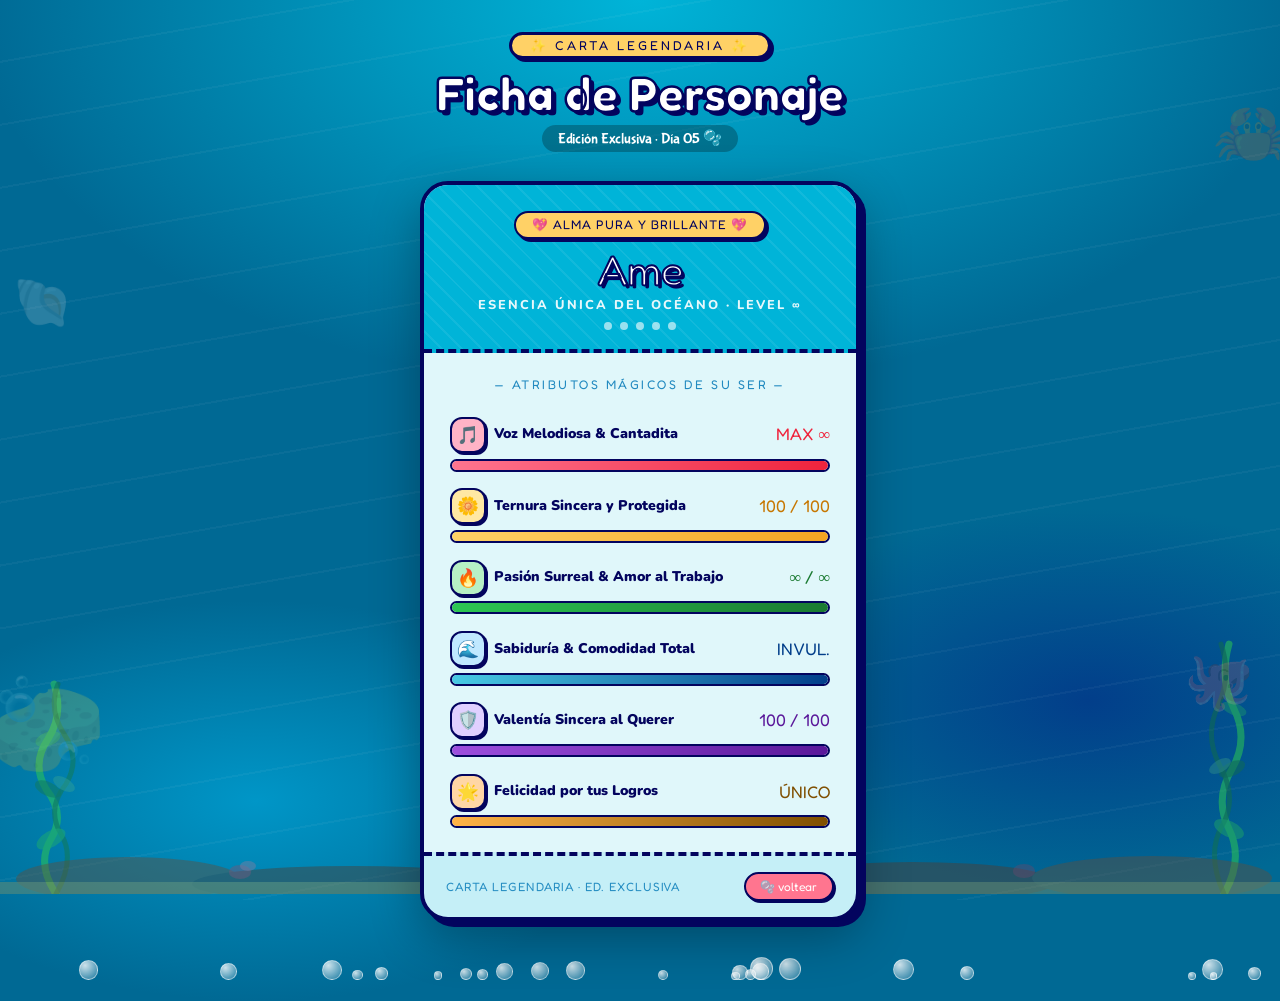
==== commit 2920eeaf: "Update index.html" ====
--- a/card/index.html
+++ b/card/index.html
@@ -126,10 +126,10 @@
   border-radius:20px;
 }
 
-/* ── ESCENA FLIP (ALTO EQUILIBRADO Y SIMÉTRICO FIJADO A 680PX) ── */
+/* ── ESCENA FLIP (ALTO AMPLIADO Y FIJADO A 740PX PARA EVITAR COMPRESIÓN) ── */
 .scene{
   width:min(440px,96vw);
-  height: 680px; /* Tamaño unificado perfecto para contener holgadamente el frente y el reverso */
+  height: 740px; /* Alargada proporcionalmente para un balance visual perfecto por ambos lados */
   perspective:1400px;
   position:relative;z-index:2;
   animation:splashIn .9s .2s cubic-bezier(.34,1.56,.64,1) both;
@@ -153,7 +153,7 @@
   border-radius:28px;
   border:4px solid var(--night);
   box-shadow:6px 6px 0 var(--night),0 16px 50px rgba(0,0,0,.3);
-  overflow: hidden; /* Cierre estricto para evitar barras de scroll */
+  overflow: hidden;
 }
 
 .face-front{
@@ -170,13 +170,13 @@
   align-items:center;
   justify-content:space-between;
   text-align:center;
-  padding:1.5rem 1.4rem 1.4rem; /* Distribución optimizada para que entre todo el texto con holgura */
+  padding:2.5rem 2rem 2rem; /* Más aire para que los elementos respiren elegantemente */
 }
 
 /* ── CABECERA CARD ── */
 .ch{
   background:var(--ocean);
-  padding:1.4rem 1.6rem 1rem;
+  padding:1.6rem 1.6rem 1.2rem;
   text-align:center;
   border-bottom:4px dashed var(--night);
   position:relative;
@@ -199,7 +199,7 @@
   padding:.3rem 1rem;border-radius:999px;
   border:2.5px solid var(--night);
   box-shadow:3px 3px 0 var(--night);
-  margin-bottom:.5rem;position:relative;
+  margin-bottom:.6rem;position:relative;
 }
 .ch-name{
   font-family:'Fredoka One',cursive;
@@ -219,24 +219,23 @@
 
 /* ── SECCIÓN STATS ── */
 .ss{
-  padding:1rem 1.4rem;
+  padding:1.5rem 1.6rem; /* Más balance y espacio vertical entre filas */
   flex: 1;
   display: flex;
   flex-direction: column;
-  justify-content: center;
+  justify-content: space-between;
 }
 .ss-label{
   text-align:center;
   font-family:'Fredoka One',cursive;
   font-size:.78rem;letter-spacing:2.5px;
   color:var(--ocean-d);text-transform:uppercase;
-  margin-bottom:1.1rem;opacity:.85;
+  margin-bottom:0.5rem;opacity:.85;
 }
 
 /* ── FILA STAT ── */
-.sr{position:relative;margin-bottom:0.9rem}
-.sr:last-child{margin-bottom:0}
-.sr-top{display:flex;align-items:center;gap:.55rem;margin-bottom:.32rem}
+.sr{position:relative;margin-bottom:0px} /* Espaciado controlado por flex distribution en .ss */
+.sr-top{display:flex;align-items:center;gap:.55rem;margin-bottom:.35rem}
 .sr-icon{
   width:36px;height:36px;border-radius:12px;
   display:flex;align-items:center;justify-content:center;
@@ -331,7 +330,7 @@
 
 /* ── PIE DE CARD ── */
 .cf{
-  padding:.85rem 1.4rem;
+  padding:1rem 1.4rem;
   border-top:4px dashed var(--night);
   background:rgba(0,180,216,.12);
   display:flex;align-items:center;justify-content:space-between;
@@ -355,29 +354,29 @@
 }
 
 /* ── REVERSO ELEMENTOS ── */
-.back-shell{font-size:3rem;animation:float 3s ease-in-out infinite;margin-bottom:.2rem;display:flex;justify-content:center;align-items:center;}
-.back-shell img { width:65px; height:65px; object-fit:contain; }
+.back-shell{font-size:3.5rem;animation:float 3s ease-in-out infinite;margin-bottom:.4rem;display:flex;justify-content:center;align-items:center;}
+.back-shell img { width:70px; height:70px; object-fit:contain; }
 @keyframes float{0%,100%{transform:translateY(0)}50%{transform:translateY(-10px)}}
 
 .back-day{
   font-family:'Fredoka One',cursive;font-size:.85rem;
-  letter-spacing:2.5px;color:#2dc653;text-transform:uppercase;margin-bottom:.3rem;
+  letter-spacing:2.5px;color:#2dc653;text-transform:uppercase;margin-bottom:.5rem;
 }
 .back-title{
-  font-family:'Fredoka One',cursive;font-size:1.6rem;
-  color:var(--ocean-dk);line-height:1.2;margin-bottom:0.7rem;
+  font-family:'Fredoka One',cursive;font-size:1.75rem;
+  color:var(--ocean-dk);line-height:1.2;margin-bottom:1.2rem;
   text-shadow:1px 1px 0 #fff;
 }
 .back-msg{
-  font-size:.86rem;color:#1a1a2e;line-height:1.7;
-  max-width:350px;text-align:justify;margin-bottom:0.9rem;
+  font-size:.88rem;color:#1a1a2e;line-height:1.8;
+  max-width:360px;text-align:justify;margin-bottom:1.5rem;
 }
 .back-msg em{color:#2dc653;font-style:normal;font-weight:800}
 
-.back-sig{font-family:'Fredoka One',cursive;font-size:0.95rem;color:var(--ocean-d)}
-.back-hearts{margin-top:.2rem;font-size:1.3rem;letter-spacing:4px;animation:hb 1.8s ease-in-out infinite}
+.back-sig{font-family:'Fredoka One',cursive;font-size:1.05rem;color:var(--ocean-d)}
+.back-hearts{margin-top:.3rem;font-size:1.4rem;letter-spacing:4px;animation:hb 1.8s ease-in-out infinite}
 @keyframes hb{0%,100%{transform:scale(1)}30%{transform:scale(1.12)}60%{transform:scale(.96)}}
-.back-return{margin-top:0.6rem;font-size:.72rem;color:var(--ocean-d);opacity:.65;font-weight:700}
+.back-return{margin-top:0.8rem;font-size:.72rem;color:var(--ocean-d);opacity:.65;font-weight:700}
 
 /* BURBUJAS POP en click ─────────────────────────────────── */
 .bpop{
@@ -455,7 +454,7 @@
 
 <!-- ── HEADER ───────────────────────────────────────────── -->
 <header class="hdr">
-  <div class="hdr-label">✨ CARTA LEGENDARY ✨</div>
+  <div class="hdr-label">✨ CARTA LEGENDARIA ✨</div>
   <h1 class="hdr-title">Ficha de Personaje</h1>
   <p class="hdr-sub">Edición Exclusiva · Día 05 🫧</p>
 </header>
@@ -497,7 +496,7 @@
         <div class="sr s1">
           <div class="sr-top">
             <div class="sr-icon">🌼</div>
-            <div class="sr-name">Ternura Pura y Guardada</div>
+            <div class="sr-name">Ternura Sincera y Protegida</div>
             <div class="sr-val">100 / 100</div>
           </div>
           <div class="bar-track"><div class="bar-fill" data-w="100"></div></div>
@@ -511,7 +510,7 @@
         <div class="sr s2">
           <div class="sr-top">
             <div class="sr-icon">🔥</div>
-            <div class="sr-name">Pasión al Hablar & su Trabajo</div>
+            <div class="sr-name">Pasión Surreal & Amor al Trabajo</div>
             <div class="sr-val">∞ / ∞</div>
           </div>
           <div class="bar-track"><div class="bar-fill" data-w="100"></div></div>
@@ -525,7 +524,7 @@
         <div class="sr s3">
           <div class="sr-top">
             <div class="sr-icon">🌊</div>
-            <div class="sr-name">Sabiduría & Espacio Seguro</div>
+            <div class="sr-name">Sabiduría & Comodidad Total</div>
             <div class="sr-val">INVUL.</div>
           </div>
           <div class="bar-track"><div class="bar-fill" data-w="100"></div></div>
@@ -539,7 +538,7 @@
         <div class="sr s4">
           <div class="sr-top">
             <div class="sr-icon">🛡️</div>
-            <div class="sr-name">Valentía al Querer (con Miedo)</div>
+            <div class="sr-name">Valentía Sincera al Querer</div>
             <div class="sr-val">100 / 100</div>
           </div>
           <div class="bar-track"><div class="bar-fill" data-w="100"></div></div>
@@ -553,7 +552,7 @@
         <div class="sr s5">
           <div class="sr-top">
             <div class="sr-icon">🌟</div>
-            <div class="sr-name">Le Emociona tu Felicidad</div>
+            <div class="sr-name">Felicidad por tus Logros</div>
             <div class="sr-val">ÚNICO</div>
           </div>
           <div class="bar-track"><div class="bar-fill" data-w="100"></div></div>
@@ -606,7 +605,6 @@
   });
 });
 
-// Restaurado el clic global en toda la tarjeta para máxima comodidad
 const card=document.getElementById('card');
 card.addEventListener('click',e=>{
   card.classList.toggle('flipped');
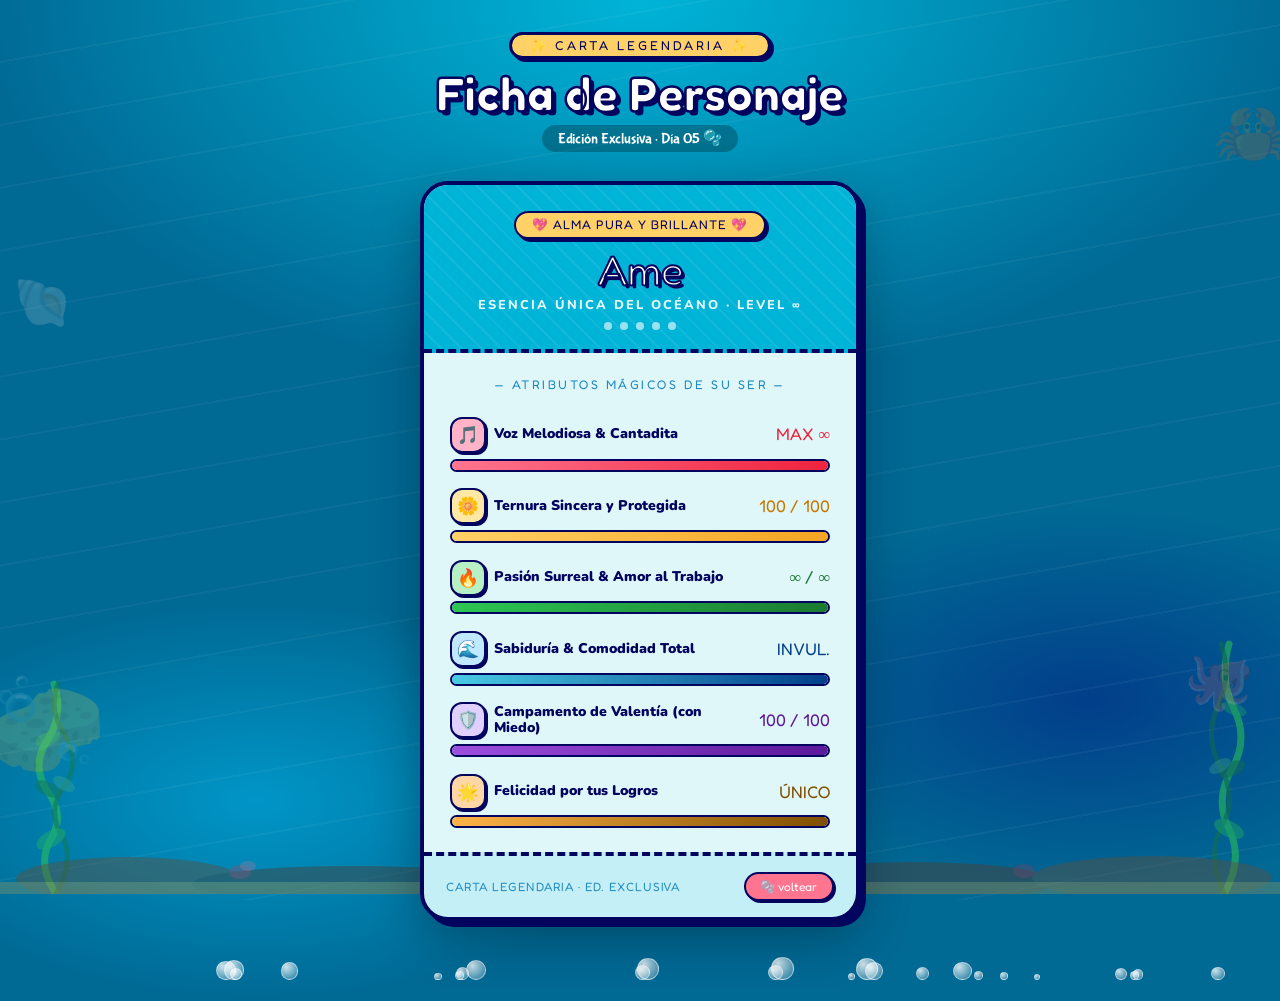
==== commit 3c4cd2d5: "Update index.html" ====
--- a/card/index.html
+++ b/card/index.html
@@ -126,10 +126,10 @@
   border-radius:20px;
 }
 
-/* ── ESCENA FLIP (ALTO AMPLIADO Y FIJADO A 740PX PARA EVITAR COMPRESIÓN) ── */
+/* ── ESCENA FLIP (ALTO DE LA ESTRUCTURA FIJADO EN 740X) ── */
 .scene{
   width:min(440px,96vw);
-  height: 740px; /* Alargada proporcionalmente para un balance visual perfecto por ambos lados */
+  height: 740px; 
   perspective:1400px;
   position:relative;z-index:2;
   animation:splashIn .9s .2s cubic-bezier(.34,1.56,.64,1) both;
@@ -170,7 +170,7 @@
   align-items:center;
   justify-content:space-between;
   text-align:center;
-  padding:2.5rem 2rem 2rem; /* Más aire para que los elementos respiren elegantemente */
+  padding:2.2rem 2rem 1.8rem; 
 }
 
 /* ── CABECERA CARD ── */
@@ -219,7 +219,7 @@
 
 /* ── SECCIÓN STATS ── */
 .ss{
-  padding:1.5rem 1.6rem; /* Más balance y espacio vertical entre filas */
+  padding:1.5rem 1.6rem; 
   flex: 1;
   display: flex;
   flex-direction: column;
@@ -234,7 +234,7 @@
 }
 
 /* ── FILA STAT ── */
-.sr{position:relative;margin-bottom:0px} /* Espaciado controlado por flex distribution en .ss */
+.sr{position:relative;margin-bottom:0px} 
 .sr-top{display:flex;align-items:center;gap:.55rem;margin-bottom:.35rem}
 .sr-icon{
   width:36px;height:36px;border-radius:12px;
@@ -354,29 +354,33 @@
 }
 
 /* ── REVERSO ELEMENTOS ── */
-.back-shell{font-size:3.5rem;animation:float 3s ease-in-out infinite;margin-bottom:.4rem;display:flex;justify-content:center;align-items:center;}
-.back-shell img { width:70px; height:70px; object-fit:contain; }
+.back-shell{font-size:3.2rem;animation:float 3s ease-in-out infinite;margin-bottom:.3rem;display:flex;justify-content:center;align-items:center;}
+.back-shell img { width:65px; height:65px; object-fit:contain; }
 @keyframes float{0%,100%{transform:translateY(0)}50%{transform:translateY(-10px)}}
 
 .back-day{
   font-family:'Fredoka One',cursive;font-size:.85rem;
-  letter-spacing:2.5px;color:#2dc653;text-transform:uppercase;margin-bottom:.5rem;
+  letter-spacing:2.5px;color:#2dc653;text-transform:uppercase;margin-bottom:.4rem;
 }
 .back-title{
   font-family:'Fredoka One',cursive;font-size:1.75rem;
-  color:var(--ocean-dk);line-height:1.2;margin-bottom:1.2rem;
+  color:var(--ocean-dk);line-height:1.2;margin-bottom:0.8rem;
   text-shadow:1px 1px 0 #fff;
 }
 .back-msg{
-  font-size:.88rem;color:#1a1a2e;line-height:1.8;
-  max-width:360px;text-align:justify;margin-bottom:1.5rem;
+  font-size:.88rem;color:#1a1a2e;line-height:1.65;
+  max-width:360px;text-align:justify;
+}
+.back-p {
+  margin-bottom: 0.8rem;
+  text-indent: 0px;
 }
 .back-msg em{color:#2dc653;font-style:normal;font-weight:800}
 
-.back-sig{font-family:'Fredoka One',cursive;font-size:1.05rem;color:var(--ocean-d)}
-.back-hearts{margin-top:.3rem;font-size:1.4rem;letter-spacing:4px;animation:hb 1.8s ease-in-out infinite}
+.back-sig{font-family:'Fredoka One',cursive;font-size:1.05rem;color:var(--ocean-d);margin-top:0.4rem;}
+.back-hearts{margin-top:.1rem;font-size:1.4rem;letter-spacing:4px;animation:hb 1.8s ease-in-out infinite}
 @keyframes hb{0%,100%{transform:scale(1)}30%{transform:scale(1.12)}60%{transform:scale(.96)}}
-.back-return{margin-top:0.8rem;font-size:.72rem;color:var(--ocean-d);opacity:.65;font-weight:700}
+.back-return{margin-top:0.6rem;font-size:.72rem;color:var(--ocean-d);opacity:.65;font-weight:700}
 
 /* BURBUJAS POP en click ─────────────────────────────────── */
 .bpop{
@@ -424,6 +428,7 @@
     <ellipse cx="38" cy="110" rx="12" ry="6" fill="#52b788" opacity=".5" transform="rotate(30 38 110)"/>
   </svg>
 </div>
+
 <div class="seaweed seaweed-r">
   <svg width="60" height="260" viewBox="0 0 60 260" fill="none" xmlns="http://www.w3.org/2000/svg">
     <path d="M30,260 Q50,225 35,195 Q20,165 38,135 Q55,105 40,75 Q25,45 35,10" stroke="#2dc653" stroke-width="7" stroke-linecap="round" fill="none"/>
@@ -452,18 +457,15 @@
   </svg>
 </div>
 
-<!-- ── HEADER ───────────────────────────────────────────── -->
 <header class="hdr">
   <div class="hdr-label">✨ CARTA LEGENDARIA ✨</div>
   <h1 class="hdr-title">Ficha de Personaje</h1>
   <p class="hdr-sub">Edición Exclusiva · Día 05 🫧</p>
 </header>
 
-<!-- ── FLIP CARD ─────────────────────────────────────────── -->
 <div class="scene">
   <div class="flip" id="card">
 
-    <!-- FRENTE -->
     <div class="face face-front">
       <div class="ch">
         <div class="ch-badge">💖 ALMA PURA Y BRILLANTE 💖</div>
@@ -478,7 +480,6 @@
       <div class="ss">
         <div class="ss-label">— atributos mágicos de su ser —</div>
 
-        <!-- 0: Dulzura de su Voz -->
         <div class="sr s0">
           <div class="sr-top">
             <div class="sr-icon">🎵</div>
@@ -492,7 +493,6 @@
           </div>
         </div>
 
-        <!-- 1: Ternura Guardada -->
         <div class="sr s1">
           <div class="sr-top">
             <div class="sr-icon">🌼</div>
@@ -506,7 +506,6 @@
           </div>
         </div>
 
-        <!-- 2: Pasión Surreal -->
         <div class="sr s2">
           <div class="sr-top">
             <div class="sr-icon">🔥</div>
@@ -520,7 +519,6 @@
           </div>
         </div>
 
-        <!-- 3: Sabiduría y Comodidad -->
         <div class="sr s3">
           <div class="sr-top">
             <div class="sr-icon">🌊</div>
@@ -534,11 +532,10 @@
           </div>
         </div>
 
-        <!-- 4: Valentía al Querer -->
         <div class="sr s4">
           <div class="sr-top">
             <div class="sr-icon">🛡️</div>
-            <div class="sr-name">Valentía Sincera al Querer</div>
+            <div class="sr-name">Campamento de Valentía (con Miedo)</div>
             <div class="sr-val">100 / 100</div>
           </div>
           <div class="bar-track"><div class="bar-fill" data-w="100"></div></div>
@@ -548,7 +545,6 @@
           </div>
         </div>
 
-        <!-- 5: Empatía Brillante -->
         <div class="sr s5">
           <div class="sr-top">
             <div class="sr-icon">🌟</div>
@@ -569,18 +565,15 @@
         <div class="flip-hint">🫧 voltear</div>
       </div>
     </div>
-    <!-- /frente -->
-
-    <!-- REVERSO -->
     <div class="face face-back">
       <div class="back-shell">🐚</div>
       <div class="back-day">✦ día 05 ✦</div>
       <h2 class="back-title">¡Feliz día cinco, mi vida!</h2>
-      <p class="back-msg">
-        Hoy me puse <em>muy creativa</em> y analicé con todo el cuidado del universo a mi personaje favorito de todo Bikini Bottom: <em>tú</em>. 🤭<br><br>
-        Quería plasmar lo que eres en una carta legendaria que tuviera tu esencia: la manera en que tus palabras me transmiten tanta paz, la ternura que me fuiste regalando poco a poco, y esa pasión tan surreal y bonita cuando hablas de lo que amas. Soy completamente consciente de la cantidad de cosas enormes que manejas en tu día a día, y me vuela la cabeza ver cómo logras hacer absolutamente todas a la perfección. Es admirable ver todo tu esfuerzo. Me hace muy feliz escucharte hablar de tu familia y de tu perrita. <em>Cuídate mucho, preciosa.</em><br><br>
-        Sé bien que a veces da nervios recibir tanto cariño o que da un poquito de miedo el pasado, pero me alegra inmensamente que estés aquí, queriéndome desde lejos de una forma tan limpia. Me emociona tanto que te vaya bonito en la vida, de verdad. Gracias por existir. 💖
-      </p>
+      <div class="back-msg">
+        <p class="back-p">Hoy me puse <em>muy creativa</em> y analicé con todo el cuidado del universo a mi personaje favorito de todo Bikini Bottom: <em>tú</em>. 🤭</p>
+        <p class="back-p">Quería plasmar lo que eres en una carta legendaria que tuviera tu esencia: la manera en que tus palabras me transmiten tanta paz, la ternura que me fuiste regalando poco a poco, y esa pasión tan surreal y bonita cuando hablas de lo que amas. Soy completamente consciente de la cantidad de cosas enormes que manejas en tu día a día, y me vuela la cabeza ver cómo logras hacer absolutamente todas a la perfección. Es admirable ver todo tu esfuerzo. Me hace muy feliz escucharte hablar de tu familia y de tu perrita. <em>Cuídate mucho, preciosa.</em></p>
+        <p class="back-p">Sé bien que a veces da nervios recibir tanto cariño o que da un poquito de miedo el pasado, pero me alegra inmensamente que estés aquí, queriéndome desde lejos de una forma tan limpia. Me emociona tanto que te vaya bonito en la vida, de verdad. Gracias por existir. 💖</p>
+      </div>
       <div class="back-sig">Con todo mi cariño</div>
       <div class="back-hearts">🫧 💜 🫧</div>
       <div class="back-return">← toca para volver a tus stats</div>
@@ -605,10 +598,20 @@
   });
 });
 
-const card=document.getElementById('card');
-card.addEventListener('click',e=>{
-  card.classList.toggle('flipped');
-  pop(e.clientX,e.clientY);
+const card = document.getElementById('card');
+
+// Escucha clicks en toda la pantalla
+document.addEventListener('click', e => {
+  // Lanza el efecto visual de las burbujas en las coordenadas del click
+  pop(e.clientX, e.clientY);
+  
+  // Verifica si el click ocurrió dentro de la tarjeta
+  const clickedInsideCard = e.target.closest('.scene');
+  
+  if (clickedInsideCard) {
+    // Si fue dentro de la tarjeta, se activa el giro
+    card.classList.toggle('flipped');
+  }
 });
 
 function pop(cx,cy){
